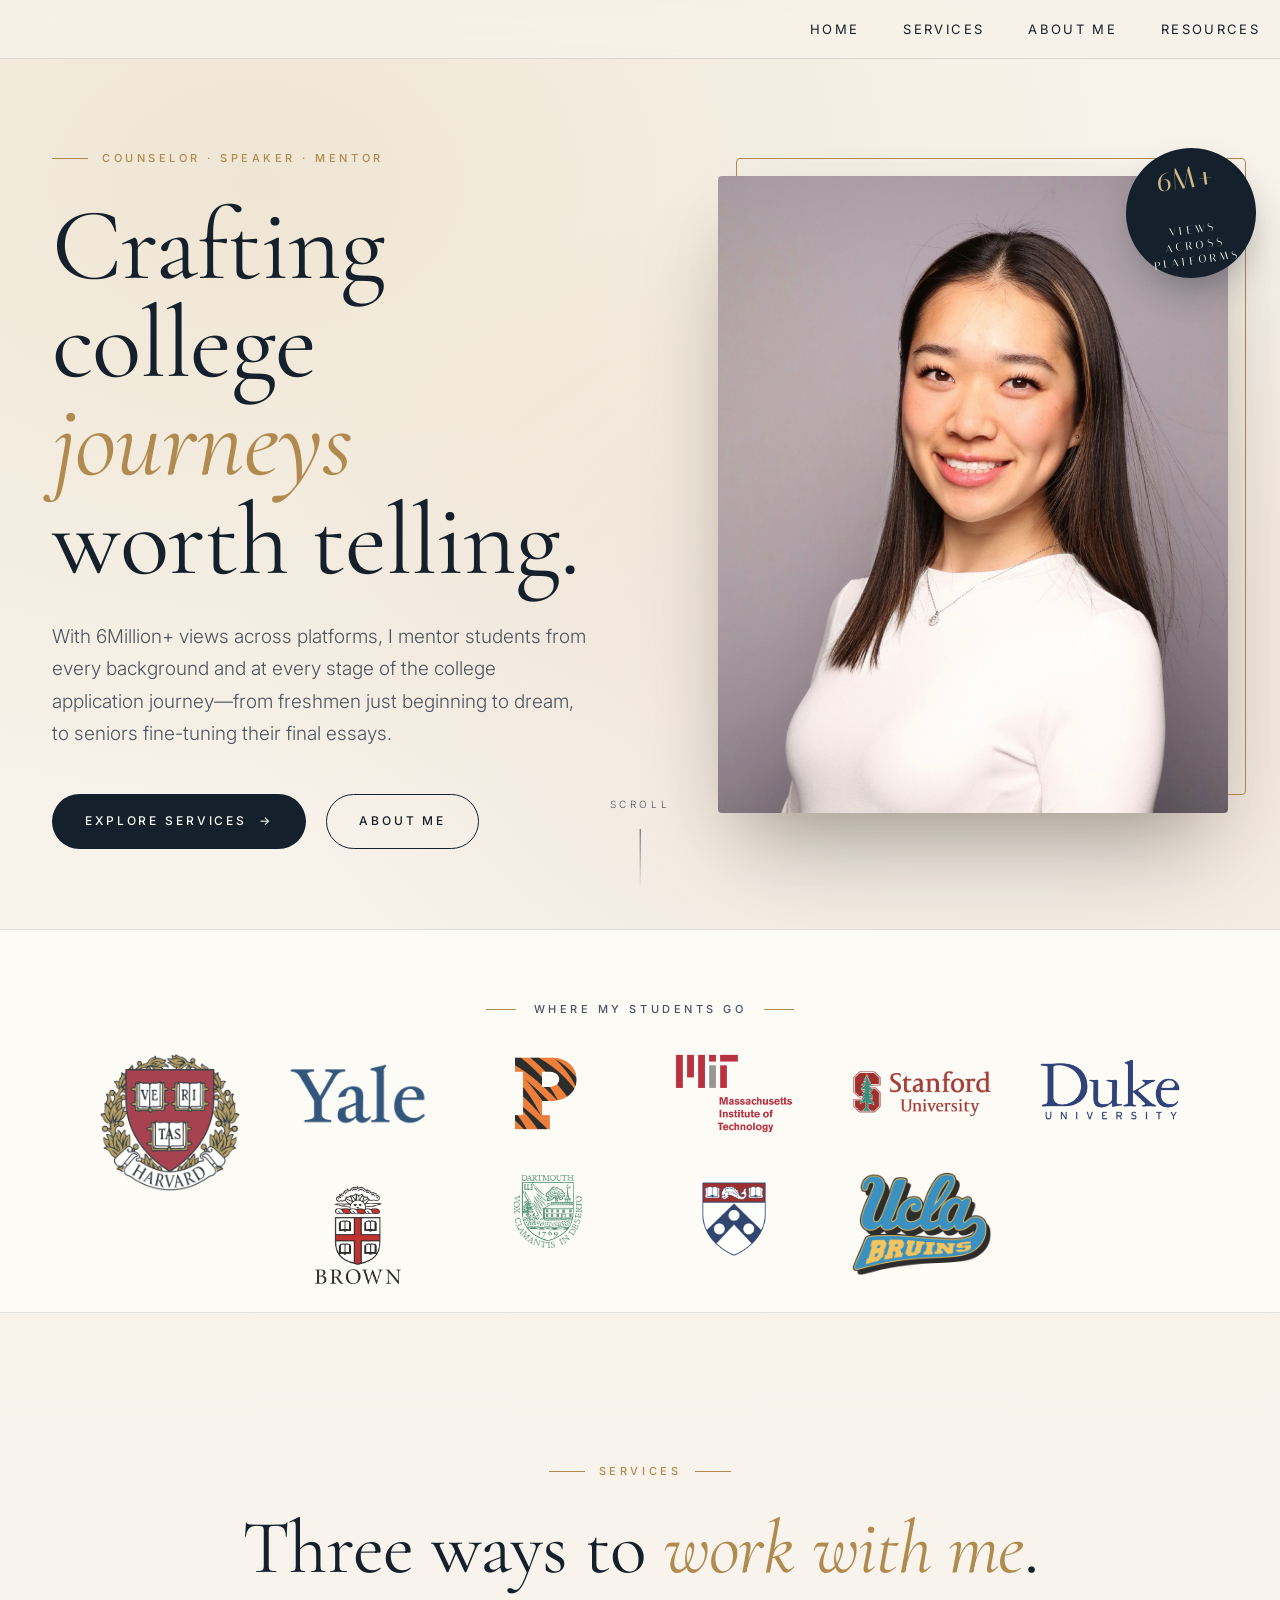
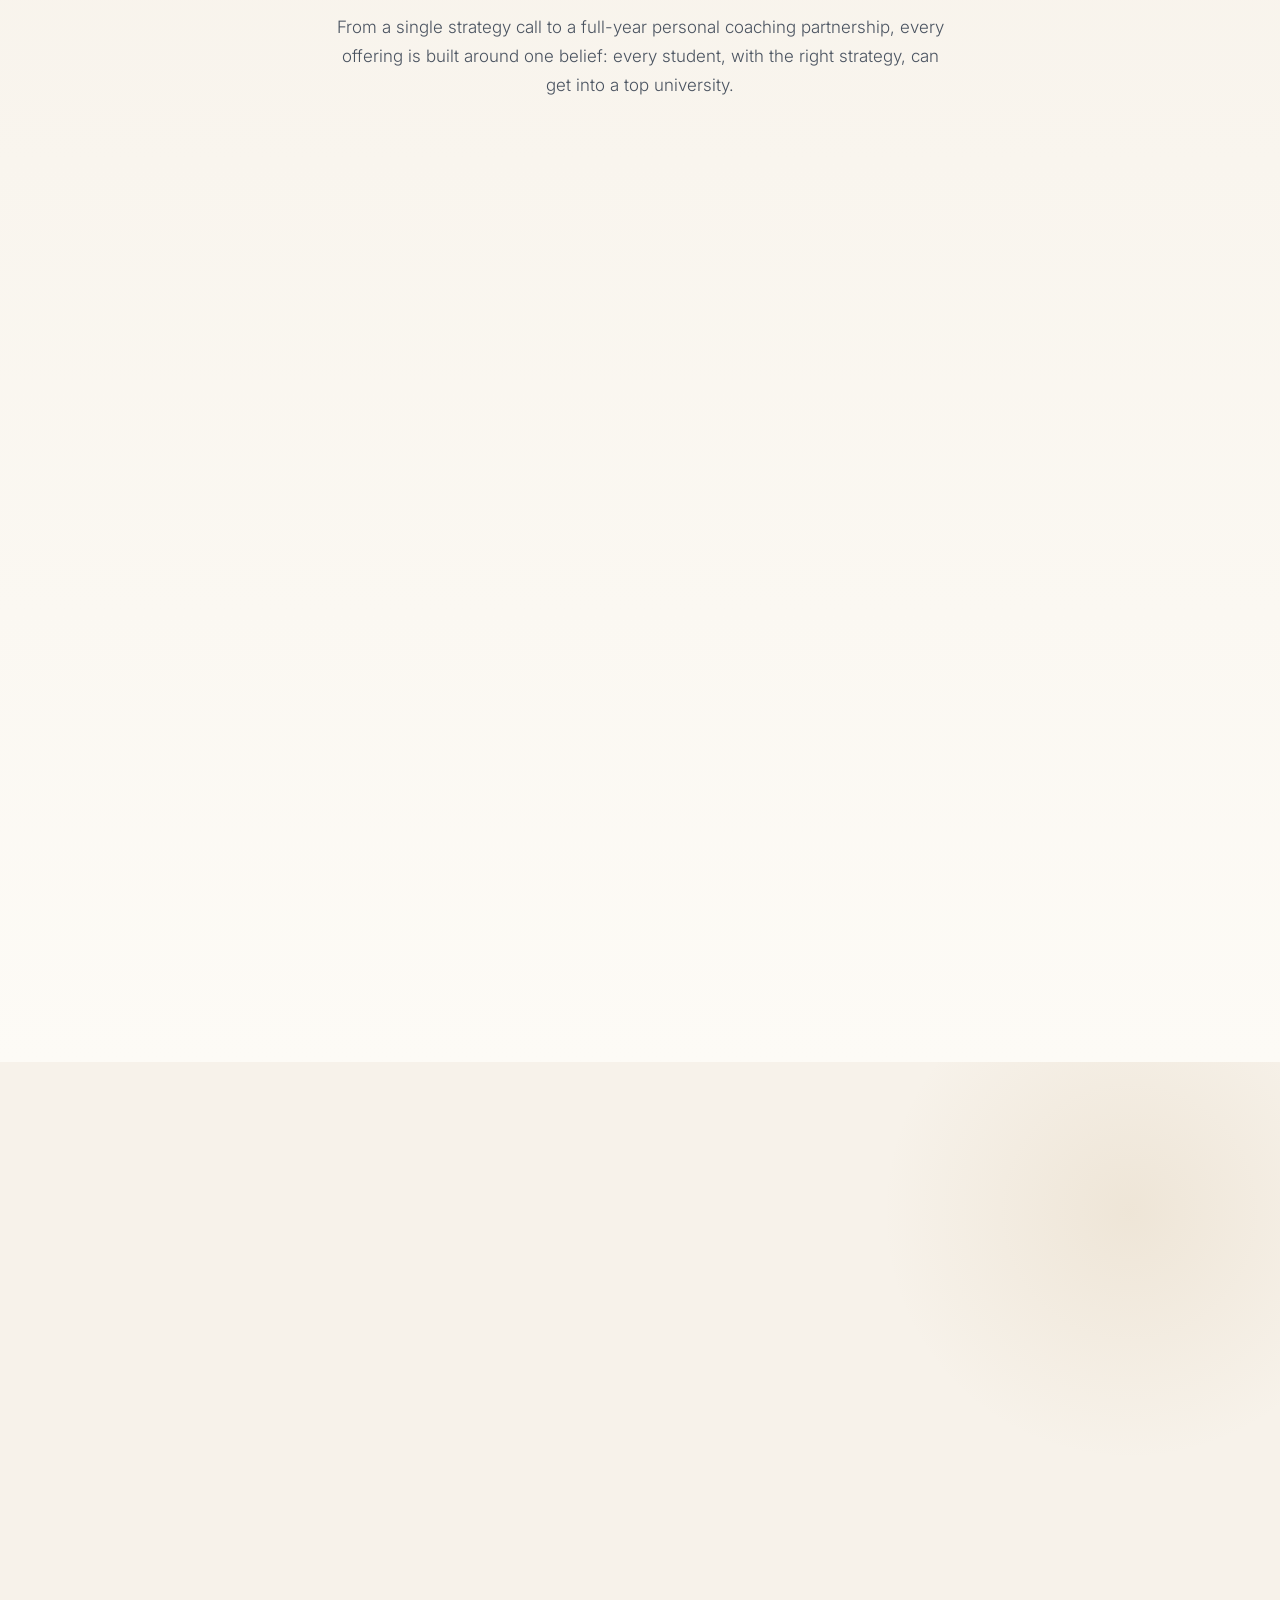
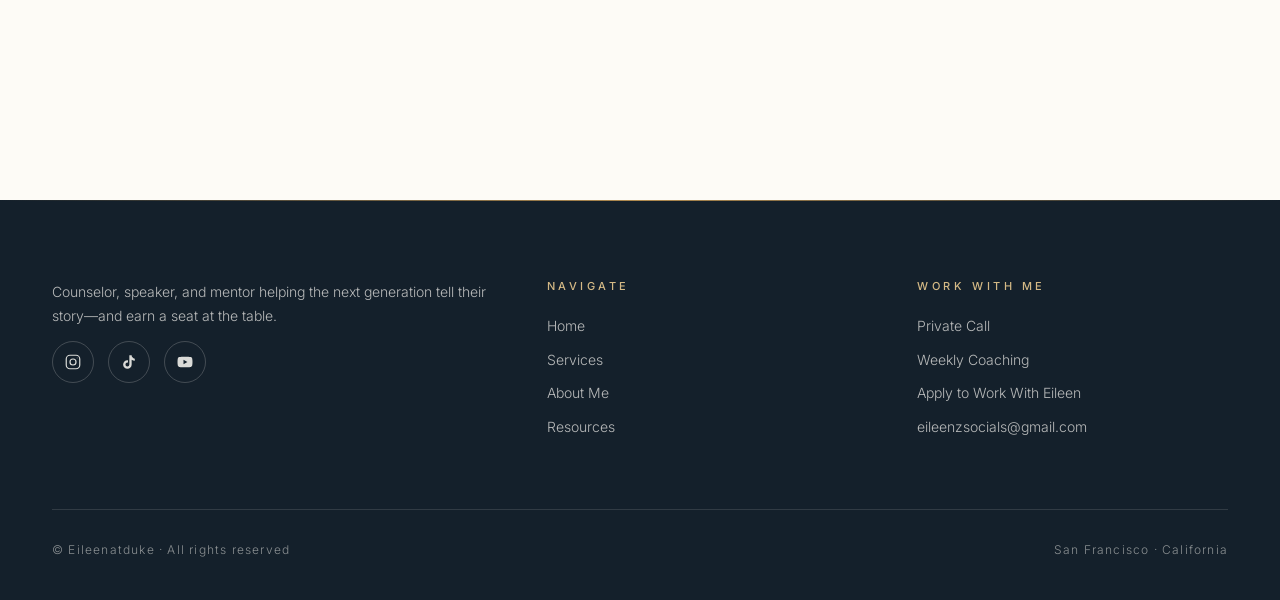
==== index.html @ c9d98470 "Cache-bust styles.css and slightly enlarge modal bullet diamonds The previous diamond bullet change " ====
<!doctype html>
<html lang="en">
<head>
<meta charset="utf-8" />
<meta name="viewport" content="width=device-width, initial-scale=1" />
<title>Home | Eileenatduke</title>
<link rel="icon" href="img/63d31e_8e2c9d5f79fb4313905fa7261d7432db.png" />
<link rel="preconnect" href="https://fonts.googleapis.com" />
<link rel="preconnect" href="https://fonts.gstatic.com" crossorigin />
<link href="https://fonts.googleapis.com/css2?family=Cormorant+Garamond:ital,wght@0,300;0,400;0,500;0,600;0,700;1,400&family=Inter:wght@300;400;500;600&family=Italiana&display=swap" rel="stylesheet" />
<link rel="stylesheet" href="styles.css?v=2" />
</head>
<body>

<header class="nav">
  <div class="container nav-inner">
    <span aria-hidden="true"></span>
    <nav>
      <ul>
        <li><a href="#top">Home</a></li>
        <li><a href="#services">Services</a></li>
        <li><a href="#about">About Me</a></li>
        <li><a href="resources.html">Resources</a></li>
      </ul>
    </nav>
    <button class="nav-toggle" aria-label="Menu">
      <svg width="18" height="12" viewBox="0 0 18 12" fill="none" stroke="currentColor" stroke-width="1.4"><path d="M0 1h18M0 6h18M0 11h18"/></svg>
    </button>
  </div>
</header>

<main id="top">

  <!-- HERO -->
  <section class="hero">
    <div class="container hero-grid">
      <div class="reveal">
        <span class="eyebrow">Counselor &middot; Speaker &middot; Mentor</span>
        <h1>Crafting<br/>college <em>journeys</em><br/>worth telling.</h1>
        <p class="hero-lead">
          With 6Million+ views across platforms, I mentor students from every background and at every stage of the college application journey&mdash;from freshmen just beginning to dream, to seniors fine-tuning their final essays.
        </p>
        <div class="hero-cta">
          <a href="#services" class="btn btn-primary">
            Explore Services <span class="arrow">&rarr;</span>
          </a>
          <a href="#about" class="btn btn-ghost">About Me</a>
        </div>
      </div>
      <div class="reveal" style="transition-delay: .15s">
        <div class="portrait-frame">
          <div class="photo">
            <img src="img/63d31e_4e5f3b5fe9e8403c953ec29151453c65.png" alt="Eileen Zhang" />
          </div>
          <div class="badge">
            <span class="num">6M+</span>
            <span>Views<br/>Across<br/>Platforms</span>
          </div>
        </div>
      </div>
    </div>
    <div class="scroll-cue">Scroll</div>
  </section>

  <!-- UNIVERSITIES STRIP -->
  <section class="unis" style="padding-top: 70px; padding-bottom: 70px;">
    <div class="container">
      <div class="unis-label reveal">Where my students go</div>
      <div class="unis-row reveal">
        <div class="unis-cell"><img src="img/63d31e_c82c230604bd415c89cc89cf1e1140ae.png" alt="Harvard" /></div>
        <div class="unis-cell"><img src="img/yale-official.png" alt="Yale" /></div>
        <div class="unis-cell"><img src="img/princeton-official.png" alt="Princeton" /></div>
        <div class="unis-cell"><img src="img/mit-official.png" alt="MIT" /></div>
        <div class="unis-cell"><img src="img/63d31e_7bca928c0c4c48878341467b8b4d4e70.png" alt="Stanford" /></div>
        <div class="unis-cell"><img src="img/63d31e_cb8c372d0f834d6bae691ba4c9f3de90.png" alt="Duke" /></div>
        <div class="unis-cell is-brown"><img src="img/63d31e_f8dee3d959204ab699dd576b358959a9.png" alt="Brown" /></div>
        <div class="unis-cell"><img src="img/63d31e_28e8464381cf452ba7d9d5b9a4c259ce.png" alt="Dartmouth" /></div>
        <div class="unis-cell"><img src="img/63d31e_0893f76a1f3441b9a84aeaaa4b73da51.png" alt="UPenn" /></div>
        <div class="unis-cell"><img src="img/63d31e_3fb241a1ee1646c1a8ba6a6c7df960d0.webp" alt="UCLA" /></div>
      </div>
    </div>
  </section>

  <!-- SERVICES -->
  <section id="services">
    <div class="container">
      <div class="section-head reveal">
        <span class="eyebrow">Services</span>
        <h2>Three ways to <em>work with me</em>.</h2>
        <p>From a single strategy call to a full-year personal coaching partnership, every offering is built around one belief: every student, with the right strategy, can get into a top university.</p>
      </div>

      <div class="services-grid">

        <!-- Card 1 -->
        <article class="card featured reveal">
          <div class="card-image">
            <span class="ribbon-float dark">Most Popular</span>
            <img src="img/63d31e_ac42495a8b2c4c67aa4813da09d10c9d.jpg" alt="Eileen on a private call with a student" />
          </div>
          <div class="card-body">
            <div class="card-eyebrow">
              <span class="num">01</span>
              <span>Strategy Call</span>
            </div>
            <h3>Private Call with Eileen</h3>
            <p>My most popular booking. Ask me anything: high school, college apps, college, career, brand-building, etc.</p>
            <div class="card-actions">
              <a href="https://docs.google.com/forms/d/e/1FAIpQLSdR8RqY_vbzj-fO9N_N5UaOA48QXaSj5QRSEyiiGcc8QQc1Bg/viewform" target="_blank" rel="noopener" class="btn btn-primary">
                Book Now <span class="arrow">&rarr;</span>
              </a>
              <a href="#" class="card-link" data-modal="service-1">Learn More</a>
            </div>
          </div>
        </article>

        <!-- Card 2 -->
        <article class="card reveal" style="transition-delay: .1s">
          <div class="card-image">
            <span class="ribbon-float">3 spots remaining</span>
            <img src="img/63d31e_c6c4eeb5b7ab43b8b2094e0da7e5a37e.jpg" alt="Eileen in graduation regalia" />
          </div>
          <div class="card-body">
            <div class="card-eyebrow">
              <span class="num">02</span>
              <span>Full-Year Coaching</span>
            </div>
            <h3>Private Weekly College Coaching for a Full Year</h3>
            <p>Hire me as your full-time, personal college coach for one full year. Taking 3 more students for the 2026-27 school year.</p>
            <div class="card-actions">
              <a href="https://forms.gle/8HdHByYSFpCebyEi6" target="_blank" rel="noopener" class="btn btn-primary">
                Book Now <span class="arrow">&rarr;</span>
              </a>
              <a href="#" class="card-link" data-modal="service-2">Learn More</a>
            </div>
          </div>
        </article>

        <!-- Card 3 -->
        <article class="card reveal" style="transition-delay: .2s">
          <div class="card-image">
            <span class="ribbon-float alt">2 spots left</span>
            <img src="img/63d31e_41352527a2c14b53af96f1393310d337.png" alt="Duke University library at dusk" />
          </div>
          <div class="card-body">
            <div class="card-eyebrow">
              <span class="num">03</span>
              <span>1:1 Application Support</span>
            </div>
            <h3>Apply to Work With Eileen</h3>
            <p>1:1 support throughout your entire college app journey, whether you have 8 months or 4 years left of high school.</p>
            <div class="card-actions">
              <a href="https://docs.google.com/forms/d/e/1FAIpQLSew6_3nHhO1C6GS_62MeNPMiZvuFl3_4FCT3mkkudP7ZkJYaA/viewform" target="_blank" rel="noopener" class="btn btn-primary">
                Apply Now <span class="arrow">&rarr;</span>
              </a>
              <a href="#" class="card-link" data-modal="service-3">Learn More</a>
            </div>
          </div>
        </article>

      </div>
    </div>
  </section>

  <!-- ABOUT -->
  <section id="about">
    <div class="container">
      <div class="about-grid">
        <div class="about-visual reveal">
          <div class="stack">
            <div class="photo">
              <img src="img/63d31e_4e5f3b5fe9e8403c953ec29151453c65.png" alt="Portrait of Eileen Zhang" />
            </div>
          </div>
          <div class="stat-card">
            <div class="num">1 of 10</div>
            <div class="label">In her class to a Top 10</div>
          </div>
        </div>

        <div class="about-copy reveal" style="transition-delay: .15s">
          <span class="eyebrow">About Me</span>
          <h2>Counselor &amp; <em>Speaker</em>.</h2>
          <p>I grew up in the Bay Area and graduated from a public high school of 650+ students. I was <strong>1 of 10 in my class to be admitted to a Top 10 university</strong>. That number stuck with me. Not because of prestige, but because it represented how often talented students slip through the cracks of the college admissions system.</p>

          <div class="pull-quote">
            &ldquo;Today, I help students close that gap. I fundamentally believe that every student, with the right strategy, can get into a top university.&rdquo;
          </div>

          <p>With 6Million+ views across platforms, I mentor students from every background and at every stage of the college application journey: from freshmen just beginning to dream, to seniors fine-tuning their final essays. I help each student uncover their unique story and coach them to tell their story in a memorable way.</p>
        </div>
      </div>

      <!-- Speaker strip -->
      <div class="speaker-strip reveal">
        <div class="photo">
          <img src="img/63d31e_b6e1b8051e5f4ac5a773b560f1a062f3.jpg" alt="Eileen speaking at State Farm Arena for Georgia Power" />
        </div>
        <div class="body">
          <span class="eyebrow">On the Stage</span>
          <h3>Beyond 1:1 coaching, I am a <em>speaker</em> at education conferences, summits, and events.</h3>
          <p>My topics include narratives from my own journey, college admissions strategy, authentic storytelling, and personal brand building for teens and young adults.</p>
        </div>
      </div>
    </div>
  </section>

  <!-- CONTACT -->
  <section id="contact">
    <div class="container">
      <div class="section-head reveal">
        <span class="eyebrow">Get in touch</span>
        <h2>Let&rsquo;s <em>talk</em>.</h2>
      </div>

      <div class="contact-card reveal">
        <p>If you&rsquo;re a student, parent, or educator looking for coaching, or an organizer wanting me to speak at your event &mdash;</p>
        <a class="email-link" href="mailto:eileenzsocials@gmail.com">
          <span class="icon">&#9993;</span>
          eileenzsocials@gmail.com
        </a>
      </div>
    </div>
  </section>

  <!-- LEARN MORE MODALS -->
  <div class="modal-backdrop" id="modal-backdrop" aria-hidden="true">

    <!-- Service 1: Private Call -->
    <div class="modal" id="service-1" role="dialog" aria-modal="true" aria-labelledby="service-1-title" hidden>
      <button class="modal-close" aria-label="Close">&times;</button>
      <div class="modal-body">
        <span class="modal-eyebrow">Service 01 &middot; Strategy Call</span>
        <h3 id="service-1-title">Private <em>Call</em> with Eileen</h3>
        <p class="lede">My favorite hour of the week is jumping on Zoom for a private 1-on-1 with a student who&rsquo;s ready to get serious about their college applications.</p>

        <h4>What we&rsquo;ll cover</h4>
        <ul>
          <li>College application strategy and how to position yourself</li>
          <li>Essay brainstorming and revision</li>
          <li>Resume and extracurricular/activity enhancement</li>
          <li>Career and personal-brand building</li>
          <li>Anything from high school planning through life after college</li>
        </ul>

        <h4>How it works</h4>
        <p>One 60-minute Zoom session, fully tailored to where you are right now. By the end, you&rsquo;ll know exactly what your strongest, most competitive application looks like &mdash; and the steps to get there.</p>

        <div class="modal-quote">
          You&rsquo;ll also walk away with the personal application materials that helped me get into Duke with $150k+ in merit scholarships.
        </div>

        <h4>Track record</h4>
        <p>My students have been admitted to Harvard, Princeton, Stanford, MIT, and other top universities &mdash; most of them after just a single private call.</p>

        <div class="modal-cta">
          <a href="https://docs.google.com/forms/d/e/1FAIpQLSdR8RqY_vbzj-fO9N_N5UaOA48QXaSj5QRSEyiiGcc8QQc1Bg/viewform" target="_blank" rel="noopener" class="btn btn-primary">
            Book Now <span class="arrow">&rarr;</span>
          </a>
        </div>
      </div>
    </div>

    <!-- Service 2: Full-Year Coaching -->
    <div class="modal" id="service-2" role="dialog" aria-modal="true" aria-labelledby="service-2-title" hidden>
      <button class="modal-close" aria-label="Close">&times;</button>
      <div class="modal-body">
        <span class="modal-eyebrow">Service 02 &middot; Full-Year Coaching</span>
        <span class="modal-meta">3 spots remaining &middot; 2026&ndash;27</span>
        <h3 id="service-2-title">Private Weekly College Coaching for a <em>Full Year</em></h3>
        <p class="lede">My flagship offering. Hire me as your full-time, personal college coach for one full year. I&rsquo;m taking 3 more students for the 2026&ndash;27 school year.</p>

        <h4>How it works</h4>
        <p>We meet on 1:1 Zoom calls as often as you need &mdash; typically 1&ndash;2 times per month &mdash; for a full year of focused, strategic guidance through every stage of the college admissions cycle.</p>

        <h4>What&rsquo;s included</h4>
        <ul>
          <li>Developing distinctive extracurriculars and a signature passion project</li>
          <li>Brainstorming powerful essay concepts and workshopping multiple drafts</li>
          <li>Planning strategic summer experiences (programs, internships, research)</li>
          <li>Building a consistent narrative across your entire application</li>
          <li>Access to my network for internships, mentorships, and opportunities</li>
          <li>Complete editing of personal statements and supplemental essays</li>
          <li>Application strategy drawn from my own Duke admission ($150k+ merit scholarships)</li>
          <li>Ongoing partnership and support throughout the full admissions cycle</li>
        </ul>

        <div class="modal-quote">
          This is the closest thing to having a college coach in your back pocket every day for a year.
        </div>

        <div class="modal-cta">
          <a href="https://forms.gle/8HdHByYSFpCebyEi6" target="_blank" rel="noopener" class="btn btn-primary">
            Book Now <span class="arrow">&rarr;</span>
          </a>
        </div>
      </div>
    </div>

    <!-- Service 3: 1:1 Application Support -->
    <div class="modal" id="service-3" role="dialog" aria-modal="true" aria-labelledby="service-3-title" hidden>
      <button class="modal-close" aria-label="Close">&times;</button>
      <div class="modal-body">
        <span class="modal-eyebrow">Service 03 &middot; 1:1 Application Support</span>
        <span class="modal-meta">2 spots left</span>
        <h3 id="service-3-title">Apply to <em>Work</em> With Eileen</h3>
        <p class="lede">1:1 support throughout your entire college application journey &mdash; whether you have 8 months or 4 years of high school left.</p>

        <h4>About me</h4>
        <p>I&rsquo;m a Duke University student (3% acceptance rate), with multiple Top 20 university acceptances and over $150,000 in merit scholarships under my belt. Now I help students close the gap between where they are and where they want to be.</p>

        <h4>Who this is for</h4>
        <ul>
          <li><strong>Freshmen</strong> figuring out which extracurriculars to commit to</li>
          <li><strong>Sophomores</strong> juggling grades and locking in summer opportunities</li>
          <li><strong>Juniors</strong> building a college list and learning the language of applications</li>
          <li><strong>Seniors</strong> finalizing essays and submitting strong applications</li>
          <li><strong>Last-minute applicants</strong> needing intensive 2-week pre-deadline support</li>
        </ul>

        <h4>How it works</h4>
        <p>This is a true 1:1 partnership. We meet regularly, build a long-term plan around your story, and execute together &mdash; from the first extracurricular decision to the final submitted application.</p>

        <div class="modal-quote">
          Every student, with the right strategy, can get into a top university. My job is to find that strategy with you.
        </div>

        <div class="modal-cta">
          <a href="https://docs.google.com/forms/d/e/1FAIpQLSew6_3nHhO1C6GS_62MeNPMiZvuFl3_4FCT3mkkudP7ZkJYaA/viewform" target="_blank" rel="noopener" class="btn btn-primary">
            Apply Now <span class="arrow">&rarr;</span>
          </a>
        </div>
      </div>
    </div>

  </div>

</main>

<footer>
  <div class="container">
    <div class="footer-grid">
      <div>
        <p>Counselor, speaker, and mentor helping the next generation tell their story&mdash;and earn a seat at the table.</p>
        <div class="socials">
          <a href="https://www.instagram.com/eileenatduke/" target="_blank" rel="noopener" aria-label="Instagram">
            <svg viewBox="0 0 24 24" fill="none" stroke="currentColor" stroke-width="1.6" stroke-linecap="round" stroke-linejoin="round" aria-hidden="true"><rect x="3" y="3" width="18" height="18" rx="5"/><circle cx="12" cy="12" r="4"/><circle cx="17.5" cy="6.5" r="0.6" fill="currentColor" stroke="none"/></svg>
          </a>
          <a href="https://www.tiktok.com/@eileeen.zhang" target="_blank" rel="noopener" aria-label="TikTok">
            <svg viewBox="0 0 24 24" fill="currentColor" aria-hidden="true"><path d="M16.6 5.82A4.28 4.28 0 0 1 15.54 3h-3.09v12.4a2.59 2.59 0 1 1-2.59-2.59c.27 0 .53.04.79.12V9.8a5.7 5.7 0 0 0-.79-.05 5.69 5.69 0 1 0 5.69 5.69V9.05a7.4 7.4 0 0 0 4.21 1.39V7.5a4.16 4.16 0 0 1-3.16-1.68z"/></svg>
          </a>
          <a href="https://youtube.com/@eileenzhang8387" target="_blank" rel="noopener" aria-label="YouTube">
            <svg viewBox="0 0 24 24" fill="currentColor" aria-hidden="true"><path d="M21.6 7.2a2.5 2.5 0 0 0-1.76-1.77C18.27 5 12 5 12 5s-6.27 0-7.84.43A2.5 2.5 0 0 0 2.4 7.2 26.2 26.2 0 0 0 2 12a26.2 26.2 0 0 0 .4 4.8 2.5 2.5 0 0 0 1.76 1.77C5.73 19 12 19 12 19s6.27 0 7.84-.43a2.5 2.5 0 0 0 1.76-1.77A26.2 26.2 0 0 0 22 12a26.2 26.2 0 0 0-.4-4.8zM10 15V9l5.2 3z"/></svg>
          </a>
        </div>
      </div>
      <div>
        <h4>Navigate</h4>
        <ul>
          <li><a href="#top">Home</a></li>
          <li><a href="#services">Services</a></li>
          <li><a href="#about">About Me</a></li>
          <li><a href="resources.html">Resources</a></li>
        </ul>
      </div>
      <div>
        <h4>Work With Me</h4>
        <ul>
          <li><a href="https://docs.google.com/forms/d/e/1FAIpQLSdR8RqY_vbzj-fO9N_N5UaOA48QXaSj5QRSEyiiGcc8QQc1Bg/viewform" target="_blank" rel="noopener">Private Call</a></li>
          <li><a href="https://forms.gle/8HdHByYSFpCebyEi6" target="_blank" rel="noopener">Weekly Coaching</a></li>
          <li><a href="https://docs.google.com/forms/d/e/1FAIpQLSew6_3nHhO1C6GS_62MeNPMiZvuFl3_4FCT3mkkudP7ZkJYaA/viewform" target="_blank" rel="noopener">Apply to Work With Eileen</a></li>
          <li><a href="mailto:eileenzsocials@gmail.com">eileenzsocials@gmail.com</a></li>
        </ul>
      </div>
    </div>
    <div class="footer-bottom">
      <span>&copy; Eileenatduke &middot; All rights reserved</span>
      <span>San Francisco &middot; California</span>
    </div>
  </div>
</footer>

<script>
  const io = new IntersectionObserver((entries) => {
    entries.forEach((e) => {
      if (e.isIntersecting) {
        e.target.classList.add('in');
        io.unobserve(e.target);
      }
    });
  }, { threshold: 0.12, rootMargin: '0px 0px -60px 0px' });
  document.querySelectorAll('.reveal').forEach(el => io.observe(el));

  const nav = document.querySelector('header.nav');
  window.addEventListener('scroll', () => {
    const y = window.scrollY;
    nav.style.boxShadow = y > 40 ? '0 10px 30px -20px rgba(20, 32, 43, .15)' : 'none';
  });

  const navToggle = document.querySelector('.nav-toggle');
  const navMenu = document.querySelector('header.nav nav ul');
  navToggle.addEventListener('click', () => {
    nav.classList.toggle('menu-open');
  });
  navMenu.addEventListener('click', (e) => {
    if (e.target.tagName === 'A') nav.classList.remove('menu-open');
  });

  const modalBackdrop = document.getElementById('modal-backdrop');
  const modals = modalBackdrop.querySelectorAll('.modal');
  const openModal = (id) => {
    modals.forEach(m => { m.hidden = (m.id !== id); });
    modalBackdrop.classList.add('open');
    modalBackdrop.setAttribute('aria-hidden', 'false');
    document.body.classList.add('modal-open');
    const active = document.getElementById(id);
    if (active) {
      active.scrollTop = 0;
      const close = active.querySelector('.modal-close');
      if (close) close.focus({ preventScroll: true });
    }
  };
  const closeModal = () => {
    modalBackdrop.classList.remove('open');
    modalBackdrop.setAttribute('aria-hidden', 'true');
    document.body.classList.remove('modal-open');
    modals.forEach(m => { m.hidden = true; });
  };
  document.querySelectorAll('[data-modal]').forEach(trigger => {
    trigger.addEventListener('click', (e) => {
      e.preventDefault();
      openModal(trigger.dataset.modal);
    });
  });
  modalBackdrop.addEventListener('click', (e) => {
    if (e.target === modalBackdrop || e.target.closest('.modal-close')) closeModal();
  });
  document.addEventListener('keydown', (e) => {
    if (e.key === 'Escape' && modalBackdrop.classList.contains('open')) closeModal();
  });
</script>

</body>
</html>
---- styles.css ----
:root {
    --ink: #14202b;
    --ink-soft: #4a5360;
    --cream: #f7f2ea;
    --cream-deep: #efe6d6;
    --paper: #fdfbf6;
    --gold: #b08a4f;
    --gold-soft: #d4b985;
    --rose: #c98c79;
    --line: rgba(20, 32, 43, 0.12);
  }

  * { box-sizing: border-box; margin: 0; padding: 0; }
  html { scroll-behavior: smooth; }
  body {
    background: var(--cream);
    color: var(--ink);
    font-family: 'Inter', system-ui, sans-serif;
    font-weight: 300;
    font-size: 16px;
    line-height: 1.7;
    -webkit-font-smoothing: antialiased;
    overflow-x: hidden;
  }
  ::selection { background: var(--gold); color: var(--paper); }
  h1, h2, h3, h4, .serif {
    font-family: 'Cormorant Garamond', 'Times New Roman', serif;
    font-weight: 400;
    letter-spacing: -0.01em;
    line-height: 1.1;
  }
  a { color: inherit; text-decoration: none; }
  img { max-width: 100%; display: block; }
  .container { max-width: 1240px; margin: 0 auto; padding: 0 32px; }

  /* ---------- Navigation ---------- */
  header.nav {
    position: fixed; top: 0; left: 0; right: 0; z-index: 100;
    backdrop-filter: blur(18px) saturate(140%);
    -webkit-backdrop-filter: blur(18px) saturate(140%);
    background: rgba(247, 242, 234, 0.82);
    border-bottom: 1px solid var(--line);
    transition: padding 0.4s ease, box-shadow 0.4s ease;
  }
  .nav-inner {
    display: flex; align-items: center; justify-content: space-between;
    padding: 18px 0;
  }
  .brand-logo { height: 40px; width: auto; }
  nav ul {
    display: flex; gap: 44px; list-style: none;
    font-size: 13px; letter-spacing: 0.18em; text-transform: uppercase;
    font-weight: 400;
  }
  nav a {
    position: relative; padding: 6px 0;
    color: var(--ink); transition: color 0.3s ease;
  }
  nav a::after {
    content: ""; position: absolute; left: 0; right: 0; bottom: 0;
    height: 1px; background: var(--gold); transform: scaleX(0);
    transform-origin: left; transition: transform 0.4s ease;
  }
  nav a:hover { color: var(--gold); }
  nav a:hover::after { transform: scaleX(1); }
  .nav-toggle { display: none; }

  /* ---------- Hero ---------- */
  .hero {
    min-height: 100vh;
    display: grid; place-items: center;
    position: relative;
    padding: 140px 0 80px;
    overflow: hidden;
  }
  .hero::before {
    content: ""; position: absolute; inset: 0;
    background:
      radial-gradient(ellipse at 20% 20%, rgba(212, 185, 133, 0.22), transparent 60%),
      radial-gradient(ellipse at 80% 70%, rgba(201, 140, 121, 0.16), transparent 55%);
    pointer-events: none;
  }
  .hero-grid {
    display: grid;
    grid-template-columns: 1.15fr 1fr;
    gap: 80px;
    align-items: center;
    position: relative;
    z-index: 2;
  }
  .eyebrow {
    display: inline-flex; align-items: center; gap: 14px;
    font-size: 11px; letter-spacing: 0.32em; text-transform: uppercase;
    color: var(--gold); font-weight: 500; margin-bottom: 28px;
  }
  .eyebrow::before {
    content: ""; display: inline-block; width: 36px; height: 1px;
    background: var(--gold);
  }
  .hero h1 {
    font-size: clamp(56px, 8vw, 112px);
    line-height: 0.96; margin-bottom: 32px;
    color: var(--ink); font-weight: 400;
  }
  .hero h1 em { font-style: italic; color: var(--gold); font-weight: 400; }
  .hero-lead {
    font-size: 19px; line-height: 1.7;
    color: var(--ink-soft); max-width: 540px;
    margin-bottom: 44px;
  }
  .hero-cta { display: flex; gap: 20px; flex-wrap: wrap; }

  .btn {
    display: inline-flex; align-items: center; gap: 12px;
    padding: 16px 32px;
    font-size: 12px; letter-spacing: 0.24em; text-transform: uppercase;
    font-weight: 500; border-radius: 999px;
    transition: all 0.4s cubic-bezier(0.4, 0, 0.2, 1);
    cursor: pointer; border: 1px solid transparent;
  }
  .btn-primary { background: var(--ink); color: var(--paper); }
  .btn-primary:hover {
    background: var(--gold); color: var(--paper);
    transform: translateY(-2px);
    box-shadow: 0 14px 30px -12px rgba(176, 138, 79, 0.55);
  }
  .btn-ghost { background: transparent; color: var(--ink); border-color: var(--ink); }
  .btn-ghost:hover { background: var(--ink); color: var(--paper); transform: translateY(-2px); }
  .btn .arrow { transition: transform 0.3s ease; }
  .btn:hover .arrow { transform: translateX(4px); }

  /* Hero portrait — real photo */
  .portrait-frame {
    position: relative;
    aspect-ratio: 4/5;
    border-radius: 4px;
    overflow: visible;
  }
  .portrait-frame .photo {
    position: relative;
    width: 100%; height: 100%;
    border-radius: 4px;
    overflow: hidden;
    background: var(--cream-deep);
    box-shadow:
      0 50px 90px -30px rgba(20, 32, 43, 0.35),
      0 30px 60px -25px rgba(176, 138, 79, 0.25);
  }
  .portrait-frame .photo img {
    width: 100%; height: 100%; object-fit: cover;
    transition: transform 1.4s cubic-bezier(0.2, 0, 0.2, 1);
  }
  .portrait-frame:hover .photo img { transform: scale(1.04); }
  .portrait-frame::before {
    content: ""; position: absolute;
    inset: -18px -18px 18px 18px;
    border: 1px solid var(--gold);
    border-radius: 4px; z-index: -1;
  }
  .portrait-frame .badge {
    position: absolute; top: -28px; right: -28px;
    width: 130px; height: 130px;
    border-radius: 50%;
    background: var(--ink); color: var(--paper);
    display: grid; place-items: center;
    font-family: 'Italiana', serif;
    font-size: 11px; letter-spacing: 0.3em; text-transform: uppercase;
    text-align: center; line-height: 1.4;
    box-shadow: 0 18px 40px -15px rgba(20, 32, 43, 0.45);
    transform: rotate(-8deg);
    z-index: 3;
  }
  .portrait-frame .badge .num {
    display: block;
    font-size: 30px; letter-spacing: 0; margin-bottom: 4px;
    color: var(--gold-soft);
  }

  .scroll-cue {
    position: absolute; bottom: 40px; left: 50%;
    transform: translateX(-50%);
    font-size: 10px; letter-spacing: 0.36em; text-transform: uppercase;
    color: var(--ink-soft);
    display: flex; flex-direction: column; align-items: center; gap: 16px;
  }
  .scroll-cue::after {
    content: ""; width: 1px; height: 60px;
    background: linear-gradient(to bottom, var(--ink-soft), transparent);
    animation: drop 2.4s ease-in-out infinite;
  }
  @keyframes drop {
    0%, 100% { transform: scaleY(1); transform-origin: top; }
    50% { transform: scaleY(0.4); }
  }

  /* ---------- Universities strip ---------- */
  .unis {
    background: var(--paper);
    padding: 70px 0;
    border-top: 1px solid var(--line);
    border-bottom: 1px solid var(--line);
  }
  .unis-label {
    text-align: center;
    font-size: 11px; letter-spacing: 0.32em; text-transform: uppercase;
    color: var(--ink-soft); font-weight: 500;
    margin-bottom: 36px;
  }
  .unis-label::before, .unis-label::after {
    content: ""; display: inline-block;
    width: 30px; height: 1px;
    background: var(--gold);
    vertical-align: middle; margin: 0 18px;
  }
  .unis-row {
    display: flex; align-items: center; justify-content: center;
    gap: 48px; flex-wrap: wrap;
  }
  .unis-cell {
    width: 140px; height: 70px;
    display: grid; place-items: center;
    opacity: 0.82; filter: grayscale(0.15);
    transition: opacity 0.4s ease, transform 0.4s ease, filter 0.4s ease;
  }
  .unis-cell img {
    max-width: 100%; max-height: 100%;
    width: auto; height: auto;
    object-fit: contain;
  }
  .unis-cell.is-brown img { max-height: 78%; max-width: 78%; }
  .unis-cell:hover {
    opacity: 1; filter: grayscale(0);
    transform: translateY(-3px);
  }

  /* ---------- Section base ---------- */
  section { padding: 140px 0; position: relative; }
  .section-head { text-align: center; margin-bottom: 90px; }
  .section-head .eyebrow { justify-content: center; }
  .section-head .eyebrow::after {
    content: ""; display: inline-block; width: 36px; height: 1px; background: var(--gold);
  }
  .section-head h2 {
    font-size: clamp(44px, 6vw, 76px);
    line-height: 1.05; margin-bottom: 24px; font-weight: 400;
  }
  .section-head h2 em { color: var(--gold); font-style: italic; }
  .section-head p {
    max-width: 620px; margin: 0 auto;
    color: var(--ink-soft); font-size: 17px;
  }

  /* ---------- Services ---------- */
  #services {
    background: linear-gradient(180deg, var(--cream) 0%, var(--paper) 100%);
  }
  .services-grid {
    display: grid;
    grid-template-columns: repeat(3, 1fr);
    gap: 28px;
  }
  .card {
    position: relative;
    background: var(--paper);
    border: 1px solid var(--line);
    border-radius: 6px;
    display: flex; flex-direction: column;
    transition: transform 0.5s cubic-bezier(0.4, 0, 0.2, 1),
                box-shadow 0.5s cubic-bezier(0.4, 0, 0.2, 1),
                border-color 0.4s ease;
    overflow: hidden;
    isolation: isolate;
  }
  .card:hover {
    transform: translateY(-10px);
    box-shadow:
      0 30px 60px -25px rgba(20, 32, 43, 0.18),
      0 20px 40px -25px rgba(176, 138, 79, 0.18);
    border-color: transparent;
  }
  .card-image {
    position: relative;
    aspect-ratio: 4/3;
    overflow: hidden;
    background: var(--cream-deep);
  }
  .card-image img {
    width: 100%; height: 100%; object-fit: cover;
    transition: transform 1.2s cubic-bezier(0.2, 0, 0.2, 1);
  }
  .card:hover .card-image img { transform: scale(1.06); }
  .card-image::after {
    content: ""; position: absolute; inset: 0;
    background: linear-gradient(180deg, transparent 50%, rgba(20, 32, 43, 0.18) 100%);
  }
  .ribbon-float {
    position: absolute; top: 18px; left: 18px; z-index: 2;
    background: var(--gold); color: var(--paper);
    font-size: 9px; letter-spacing: 0.24em; text-transform: uppercase;
    padding: 6px 12px; border-radius: 999px;
    font-weight: 500;
    backdrop-filter: blur(6px);
  }
  .ribbon-float.alt { background: var(--rose); }
  .ribbon-float.dark { background: var(--ink); color: var(--gold-soft); }

  .card-body { padding: 36px 36px 40px; display: flex; flex-direction: column; flex: 1; }

  .card.featured { background: linear-gradient(155deg, var(--ink) 0%, #0a1622 100%); color: var(--paper); border-color: transparent; }
  .card.featured .card-eyebrow,
  .card.featured .card-meta { color: var(--gold-soft); }
  .card.featured h3 { color: var(--paper); }
  .card.featured p { color: rgba(253, 251, 246, 0.78); }
  .card.featured .card-link { color: var(--gold-soft); border-color: rgba(212, 185, 133, 0.4); }
  .card.featured .card-link:hover { color: var(--paper); border-color: var(--paper); }

  .card-eyebrow {
    font-size: 10px; letter-spacing: 0.32em; text-transform: uppercase;
    color: var(--gold); font-weight: 500;
    display: flex; align-items: center; gap: 12px;
    margin-bottom: 18px;
  }
  .card-eyebrow .num { font-family: 'Italiana', serif; font-size: 14px; letter-spacing: 0; }

  .card h3 {
    font-size: 30px; line-height: 1.15;
    margin-bottom: 18px;
    color: var(--ink); font-weight: 400;
  }
  .card p {
    color: var(--ink-soft);
    font-size: 15.5px; line-height: 1.7;
    margin-bottom: 28px; flex: 1;
  }
  .card-meta {
    font-size: 11px; letter-spacing: 0.24em; text-transform: uppercase;
    color: var(--rose); font-weight: 500;
    margin-bottom: 16px;
    display: flex; align-items: center; gap: 10px;
  }
  .card-meta::before {
    content: ""; width: 6px; height: 6px; border-radius: 50%;
    background: var(--rose); display: inline-block;
    box-shadow: 0 0 0 3px rgba(201, 140, 121, 0.2);
    animation: pulse 2s ease-in-out infinite;
  }
  @keyframes pulse {
    0%, 100% { box-shadow: 0 0 0 3px rgba(201, 140, 121, 0.2); }
    50% { box-shadow: 0 0 0 6px rgba(201, 140, 121, 0.05); }
  }
  .card-actions { display: flex; flex-direction: column; gap: 12px; }
  .card-actions .btn { justify-content: center; }
  .card-link {
    display: inline-flex; align-items: center; justify-content: center; gap: 10px;
    padding: 14px 0;
    font-size: 11px; letter-spacing: 0.28em; text-transform: uppercase;
    color: var(--ink); border-bottom: 1px solid var(--line);
    transition: color 0.3s ease, border-color 0.3s ease;
  }
  .card-link:hover { color: var(--gold); border-color: var(--gold); }

  /* ---------- About ---------- */
  #about { background: var(--cream); position: relative; overflow: hidden; }
  #about::before {
    content: ""; position: absolute;
    top: -100px; right: -100px; width: 500px; height: 500px;
    border-radius: 50%;
    background: radial-gradient(circle, rgba(176, 138, 79, 0.12), transparent 70%);
    pointer-events: none;
  }
  .about-grid {
    display: grid;
    grid-template-columns: 0.85fr 1.15fr;
    gap: 90px;
    align-items: center;
    position: relative;
  }
  .about-visual { position: relative; }
  .about-visual .stack {
    position: relative;
    aspect-ratio: 4/5;
    border-radius: 4px;
    overflow: visible;
  }
  .about-visual .photo {
    position: relative;
    width: 100%; height: 100%;
    border-radius: 4px;
    overflow: hidden;
    background: var(--cream-deep);
    box-shadow: 0 40px 80px -30px rgba(20, 32, 43, 0.35);
  }
  .about-visual .photo img {
    width: 100%; height: 100%; object-fit: cover;
  }
  .about-visual .stack::before {
    content: ""; position: absolute;
    inset: 28px -28px -28px 28px;
    background: linear-gradient(135deg, var(--ink) 0%, #0a1622 100%);
    border-radius: 4px; z-index: -1;
  }
  .stat-card {
    position: absolute;
    bottom: -40px; left: -40px;
    background: var(--paper);
    padding: 26px 32px;
    border-radius: 6px;
    box-shadow: 0 20px 50px -20px rgba(20, 32, 43, 0.25);
    border: 1px solid var(--line);
    z-index: 4;
  }
  .stat-card .num {
    font-family: 'Cormorant Garamond', serif;
    font-size: 44px; line-height: 1;
    color: var(--gold); font-weight: 500;
  }
  .stat-card .label {
    font-size: 10px; letter-spacing: 0.28em; text-transform: uppercase;
    color: var(--ink-soft); margin-top: 8px;
  }
  .about-copy h2 {
    font-size: clamp(44px, 5.4vw, 68px);
    margin-bottom: 36px;
  }
  .about-copy h2 em { color: var(--gold); font-style: italic; }
  .about-copy p {
    font-size: 17px; color: var(--ink-soft);
    line-height: 1.85; margin-bottom: 24px;
  }
  .about-copy p strong {
    color: var(--ink); font-weight: 500; font-style: italic;
    background: linear-gradient(180deg, transparent 60%, rgba(212, 185, 133, 0.45) 60%);
    padding: 0 4px;
  }
  .pull-quote {
    margin: 50px 0;
    padding: 36px 0 36px 36px;
    border-left: 2px solid var(--gold);
    font-family: 'Cormorant Garamond', serif;
    font-size: 26px; font-style: italic;
    line-height: 1.4; color: var(--ink);
  }

  /* ---------- Speaker strip ---------- */
  .speaker-strip {
    margin-top: 80px;
    padding: 0;
    background: var(--ink);
    border-radius: 8px;
    color: var(--paper);
    display: grid;
    grid-template-columns: 1fr 1.1fr;
    overflow: hidden;
    position: relative;
  }
  .speaker-strip .photo {
    position: relative;
    min-height: 380px;
    background: #0a1622;
  }
  .speaker-strip .photo img {
    width: 100%; height: 100%;
    object-fit: cover;
    object-position: 50% 32%;
    position: absolute; inset: 0;
  }
  .speaker-strip .photo::after {
    content: ""; position: absolute; inset: 0;
    background: linear-gradient(90deg, transparent 60%, var(--ink) 100%);
  }
  .speaker-strip .body {
    padding: 60px;
    display: flex; flex-direction: column; justify-content: center;
    position: relative;
  }
  .speaker-strip .body::before {
    content: "❝"; position: absolute;
    top: 20px; right: 40px;
    font-family: 'Cormorant Garamond', serif;
    font-size: 120px; color: rgba(212, 185, 133, 0.15);
    line-height: 1;
  }
  .speaker-strip .eyebrow { color: var(--gold-soft); }
  .speaker-strip .eyebrow::before { background: var(--gold-soft); }
  .speaker-strip h3 {
    font-size: 36px; margin-bottom: 18px;
    color: var(--paper); font-weight: 400;
  }
  .speaker-strip h3 em { color: var(--gold-soft); font-style: italic; }
  .speaker-strip p {
    color: rgba(253, 251, 246, 0.78);
    font-size: 16px;
  }

  /* ---------- Contact ---------- */
  #contact { background: var(--paper); text-align: center; padding: 160px 0; }
  #contact .section-head { margin-bottom: 60px; }
  .contact-card {
    max-width: 720px; margin: 0 auto;
    padding: 60px;
    background: linear-gradient(155deg, var(--cream) 0%, var(--paper) 100%);
    border: 1px solid var(--line); border-radius: 6px;
    position: relative;
  }
  .contact-card::before, .contact-card::after {
    content: ""; position: absolute;
    width: 24px; height: 24px;
    border: 1px solid var(--gold);
  }
  .contact-card::before { top: 14px; left: 14px; border-right: 0; border-bottom: 0; }
  .contact-card::after { bottom: 14px; right: 14px; border-left: 0; border-top: 0; }
  .contact-card p {
    font-family: 'Cormorant Garamond', serif;
    font-size: 22px; line-height: 1.5;
    color: var(--ink); margin-bottom: 36px;
    font-style: italic;
  }
  .email-link {
    display: inline-flex; align-items: center; gap: 14px;
    padding: 18px 36px;
    background: var(--ink); color: var(--paper);
    border-radius: 999px;
    font-size: 15px; letter-spacing: 0.05em;
    transition: all 0.4s ease;
  }
  .email-link:hover {
    background: var(--gold);
    transform: translateY(-2px);
    box-shadow: 0 14px 30px -12px rgba(176, 138, 79, 0.5);
  }
  .email-link .icon { font-size: 18px; }

  /* ---------- Resources ---------- */
  #resources-section {
    background: var(--cream);
    padding: 140px 0;
    position: relative;
    overflow: hidden;
  }
  #resources-section::before {
    content: ""; position: absolute;
    bottom: -120px; left: -120px;
    width: 460px; height: 460px;
    border-radius: 50%;
    background: radial-gradient(circle, rgba(201, 140, 121, 0.14), transparent 70%);
    pointer-events: none;
  }
  .resources-tag {
    text-align: center;
    font-family: 'Cormorant Garamond', serif;
    font-style: italic;
    font-size: 22px;
    color: var(--ink-soft);
    max-width: 720px;
    margin: -40px auto 18px;
    line-height: 1.5;
  }
  .resources-note {
    text-align: center;
    font-size: 13px;
    letter-spacing: 0.04em;
    color: var(--ink-soft);
    max-width: 640px;
    margin: 0 auto 80px;
    font-style: italic;
  }
  .resources-note strong {
    color: var(--gold);
    font-style: normal;
    font-weight: 500;
  }
  .resources-grid {
    display: grid;
    grid-template-columns: repeat(3, 1fr);
    gap: 22px;
    max-width: 1100px;
    margin: 0 auto;
  }
  .res-card {
    position: relative;
    background: var(--paper);
    border: 1px solid var(--line);
    border-radius: 6px;
    padding: 32px 30px;
    transition: transform 0.4s cubic-bezier(0.4,0,0.2,1),
                box-shadow 0.4s ease,
                border-color 0.4s ease;
    display: flex; flex-direction: column;
    min-height: 180px;
    overflow: hidden;
    isolation: isolate;
  }
  .res-card::before {
    content: ""; position: absolute;
    top: 0; left: 0; right: 0; height: 2px;
    background: linear-gradient(90deg, var(--gold), var(--rose));
    transform: scaleX(0); transform-origin: left;
    transition: transform 0.5s cubic-bezier(0.4,0,0.2,1);
  }
  .res-card:hover {
    transform: translateY(-6px);
    box-shadow: 0 24px 50px -25px rgba(20,32,43,0.18);
    border-color: transparent;
  }
  .res-card:hover::before { transform: scaleX(1); }
  .res-num {
    font-family: 'Italiana', serif;
    font-size: 13px;
    color: var(--gold);
    letter-spacing: 0.04em;
    margin-bottom: 16px;
  }
  .res-card h4 {
    font-family: 'Cormorant Garamond', serif;
    font-size: 26px;
    line-height: 1.2;
    color: var(--ink);
    font-weight: 500;
    margin-bottom: 14px;
    flex: 1;
  }
  .res-card .res-link {
    display: inline-flex; align-items: center; gap: 10px;
    font-size: 11px; letter-spacing: 0.24em; text-transform: uppercase;
    color: var(--ink); font-weight: 500;
    padding-top: 14px;
    border-top: 1px solid var(--line);
    transition: color 0.3s ease, border-color 0.3s ease;
  }
  .res-card:hover .res-link { color: var(--gold); border-color: var(--gold); }
  .res-card .res-link .arrow { transition: transform 0.3s ease; }
  .res-card:hover .res-link .arrow { transform: translateX(4px); }
  .res-card.disabled {
    opacity: 0.65;
  }
  .res-card.disabled .res-link {
    color: var(--ink-soft);
    font-style: italic;
    text-transform: none;
    letter-spacing: 0.02em;
    font-size: 13px;
  }
  .res-card.disabled:hover { transform: none; box-shadow: none; }
  .res-card.disabled:hover::before { transform: scaleX(0); }

  /* ---------- Footer ---------- */
  footer {
    background: var(--ink);
    color: rgba(253, 251, 246, 0.7);
    padding: 80px 0 40px;
    position: relative;
  }
  footer::before {
    content: ""; position: absolute; top: 0; left: 0; right: 0; height: 1px;
    background: linear-gradient(90deg, transparent, var(--gold), transparent);
  }
  .footer-grid {
    display: grid;
    grid-template-columns: 1.4fr 1fr 1fr;
    gap: 60px; margin-bottom: 60px;
  }
  footer .brand-logo {
    height: 38px; width: auto;
    filter: brightness(0) invert(1);
    margin-bottom: 16px;
  }
  footer p { font-size: 14px; line-height: 1.7; }
  footer h4 {
    font-family: 'Inter', sans-serif;
    font-size: 11px; letter-spacing: 0.32em; text-transform: uppercase;
    color: var(--gold-soft); font-weight: 500;
    margin-bottom: 22px;
  }
  footer ul { list-style: none; }
  footer ul li { margin-bottom: 10px; font-size: 14px; }
  footer ul a { transition: color 0.3s ease; }
  footer ul a:hover { color: var(--gold-soft); }
  .socials { display: flex; gap: 14px; margin-top: 14px; }
  .socials a {
    width: 42px; height: 42px;
    border-radius: 50%;
    border: 1px solid rgba(253, 251, 246, 0.2);
    display: grid; place-items: center;
    color: rgba(253, 251, 246, 0.85);
    transition: all 0.4s ease;
  }
  .socials a:hover {
    background: var(--gold); border-color: var(--gold);
    color: var(--ink); transform: translateY(-2px);
  }
  .socials svg { width: 18px; height: 18px; display: block; }
  .footer-bottom {
    border-top: 1px solid rgba(253, 251, 246, 0.12);
    padding-top: 30px;
    display: flex; justify-content: space-between; align-items: center;
    font-size: 12px; letter-spacing: 0.1em;
    color: rgba(253, 251, 246, 0.5);
    flex-wrap: wrap; gap: 16px;
  }

  .reveal { opacity: 0; transform: translateY(30px); transition: opacity 0.9s ease, transform 0.9s ease; }
  .reveal.in { opacity: 1; transform: none; }

  /* ---------- Service modal ---------- */
  .modal-backdrop {
    position: fixed; inset: 0; z-index: 200;
    background: rgba(20, 32, 43, 0.55);
    backdrop-filter: blur(6px);
    -webkit-backdrop-filter: blur(6px);
    display: none;
    align-items: center; justify-content: center;
    padding: 32px 16px;
    opacity: 0;
    transition: opacity 0.35s ease;
  }
  .modal-backdrop.open { display: flex; opacity: 1; }
  .modal {
    position: relative;
    width: 100%; max-width: 760px;
    max-height: 90vh; overflow-y: auto;
    background: var(--paper);
    border-radius: 8px;
    border: 1px solid var(--line);
    box-shadow: 0 40px 80px -20px rgba(20, 32, 43, 0.45);
    transform: translateY(16px) scale(0.98);
    transition: transform 0.4s cubic-bezier(0.4, 0, 0.2, 1);
  }
  .modal-backdrop.open .modal { transform: none; }
  .modal-close {
    position: absolute; top: 18px; right: 18px;
    width: 38px; height: 38px;
    border-radius: 50%;
    border: 1px solid var(--line);
    background: var(--paper);
    display: grid; place-items: center;
    cursor: pointer;
    color: var(--ink);
    font-size: 18px; line-height: 1;
    transition: background 0.3s ease, color 0.3s ease, border-color 0.3s ease;
    z-index: 2;
  }
  .modal-close:hover {
    background: var(--ink); color: var(--paper);
    border-color: var(--ink);
  }
  .modal-body { padding: 56px 56px 48px; }
  .modal-eyebrow {
    display: inline-flex; align-items: center; gap: 14px;
    font-size: 11px; letter-spacing: 0.32em; text-transform: uppercase;
    color: var(--gold); font-weight: 500;
    margin-bottom: 18px;
  }
  .modal-eyebrow::before {
    content: ""; display: inline-block;
    width: 28px; height: 1px; background: var(--gold);
  }
  .modal h3 {
    font-size: clamp(30px, 4vw, 44px);
    line-height: 1.1; margin-bottom: 12px;
    color: var(--ink); font-weight: 400;
  }
  .modal h3 em { color: var(--gold); font-style: italic; }
  .modal .lede {
    font-size: 17px; line-height: 1.7;
    color: var(--ink-soft);
    margin-bottom: 28px;
  }
  .modal h4 {
    font-family: 'Inter', sans-serif;
    font-size: 11px; letter-spacing: 0.28em; text-transform: uppercase;
    color: var(--ink); font-weight: 500;
    margin: 28px 0 14px;
    display: flex; align-items: center; gap: 12px;
  }
  .modal h4::before {
    content: ""; display: inline-block;
    width: 22px; height: 1px; background: var(--gold);
  }
  .modal p {
    font-size: 15.5px; line-height: 1.75;
    color: var(--ink-soft);
    margin-bottom: 14px;
  }
  .modal ul { list-style: none; margin: 10px 0 22px; }
  .modal ul li {
    position: relative;
    padding-left: 28px;
    font-size: 15.5px; line-height: 1.75;
    color: var(--ink-soft);
    margin-bottom: 12px;
  }
  .modal ul li::before {
    content: ""; position: absolute;
    left: 3px; top: 10px;
    width: 9px; height: 9px;
    background: var(--gold);
    transform: rotate(45deg);
    box-shadow: 0 0 0 3px rgba(176, 138, 79, 0.18);
  }
  .modal-quote {
    margin: 24px 0;
    padding: 22px 26px;
    background: var(--cream);
    border-left: 2px solid var(--gold);
    border-radius: 0 4px 4px 0;
    font-family: 'Cormorant Garamond', serif;
    font-style: italic; font-size: 19px; line-height: 1.5;
    color: var(--ink);
  }
  .modal-meta {
    display: inline-flex; align-items: center; gap: 10px;
    font-size: 11px; letter-spacing: 0.24em; text-transform: uppercase;
    color: var(--rose); font-weight: 500;
    margin-bottom: 16px;
  }
  .modal-meta::before {
    content: ""; width: 6px; height: 6px; border-radius: 50%;
    background: var(--rose);
    box-shadow: 0 0 0 3px rgba(201, 140, 121, 0.2);
  }
  .modal-cta {
    margin-top: 32px;
    padding-top: 28px;
    border-top: 1px solid var(--line);
    display: flex; gap: 14px; flex-wrap: wrap;
  }
  body.modal-open { overflow: hidden; }
  @media (max-width: 560px) {
    .modal-body { padding: 48px 26px 36px; }
    .modal h3 { font-size: 28px; }
    .modal-quote { font-size: 17px; padding: 18px 20px; }
  }

  @media (max-width: 980px) {
    .hero-grid { grid-template-columns: 1fr; gap: 60px; }
    .portrait-frame { max-width: 420px; margin: 0 auto; }
    .services-grid { grid-template-columns: 1fr; }
    .about-grid { grid-template-columns: 1fr; gap: 80px; }
    .about-visual .stack { max-width: 420px; margin: 0 auto; }
    .speaker-strip { grid-template-columns: 1fr; }
    .speaker-strip .body { padding: 40px; }
    .speaker-strip .photo { min-height: 280px; }
    .speaker-strip .photo::after { background: linear-gradient(180deg, transparent 60%, var(--ink) 100%); }
    .footer-grid { grid-template-columns: 1fr; gap: 40px; }
    section { padding: 100px 0; }
    .unis-row { gap: 30px; }
    .unis-cell { width: 110px; height: 56px; }
    .resources-grid { grid-template-columns: repeat(2, 1fr); }
    nav { position: static; }
    nav ul {
      display: none;
      position: absolute;
      top: 100%; left: 0; right: 0;
      flex-direction: column;
      gap: 0;
      padding: 16px 32px 24px;
      background: rgba(247, 242, 234, 0.96);
      backdrop-filter: blur(18px) saturate(140%);
      -webkit-backdrop-filter: blur(18px) saturate(140%);
      border-bottom: 1px solid var(--line);
    }
    nav ul li { padding: 14px 0; border-bottom: 1px solid var(--line); }
    nav ul li:last-child { border-bottom: 0; }
    header.nav.menu-open nav ul { display: flex; }
    .nav-toggle {
      display: grid; place-items: center;
      width: 42px; height: 42px;
      border: 1px solid var(--line); border-radius: 50%;
      background: transparent; cursor: pointer;
      color: var(--ink);
      -webkit-tap-highlight-color: transparent;
      touch-action: manipulation;
    }
  }
  @media (max-width: 560px) {
    .container { padding: 0 22px; }
    .hero { padding: 110px 0 60px; }
    .contact-card { padding: 40px 26px; }
    .footer-bottom { flex-direction: column; text-align: center; }
    .stat-card { left: 10px; bottom: -30px; padding: 20px 24px; }
    .pull-quote { font-size: 22px; padding-left: 24px; }
    .unis-row { gap: 22px; }
    .unis-cell { width: 92px; height: 48px; }
    .resources-grid { grid-template-columns: 1fr; gap: 16px; }
  }
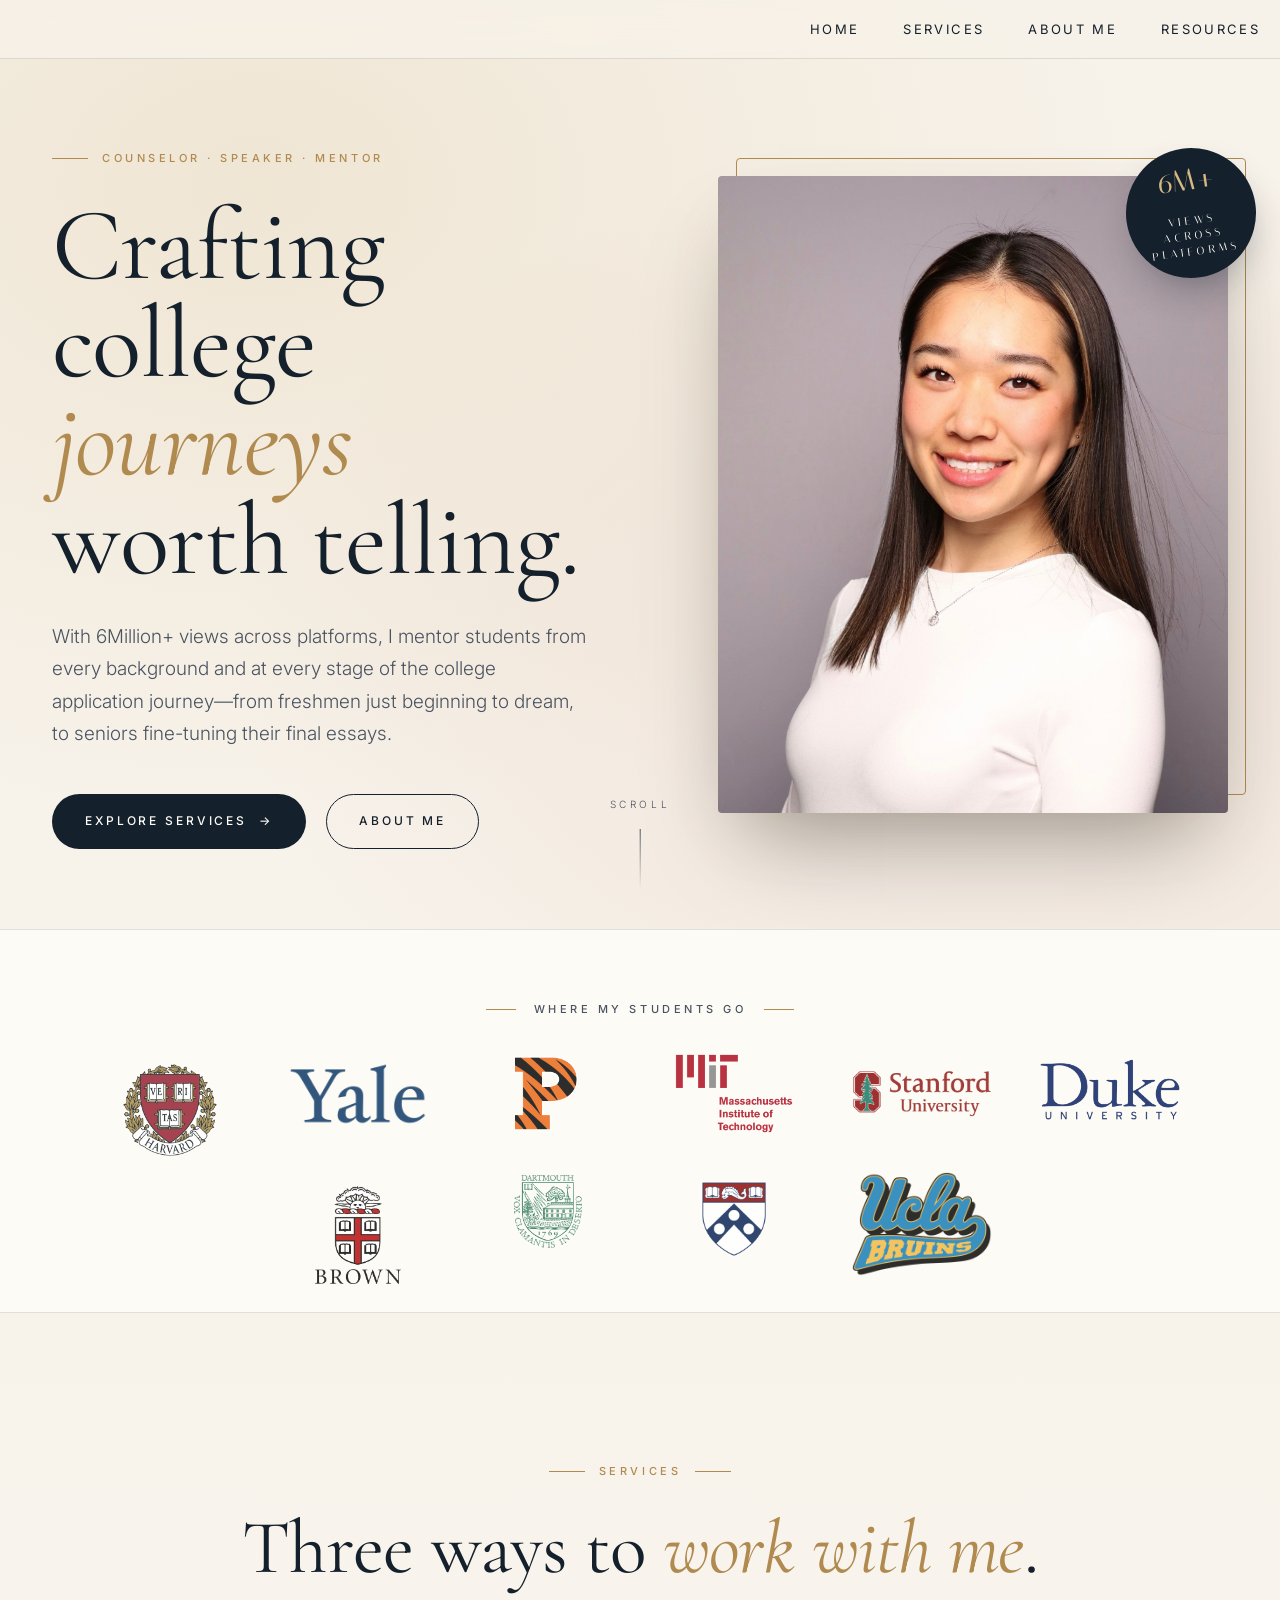
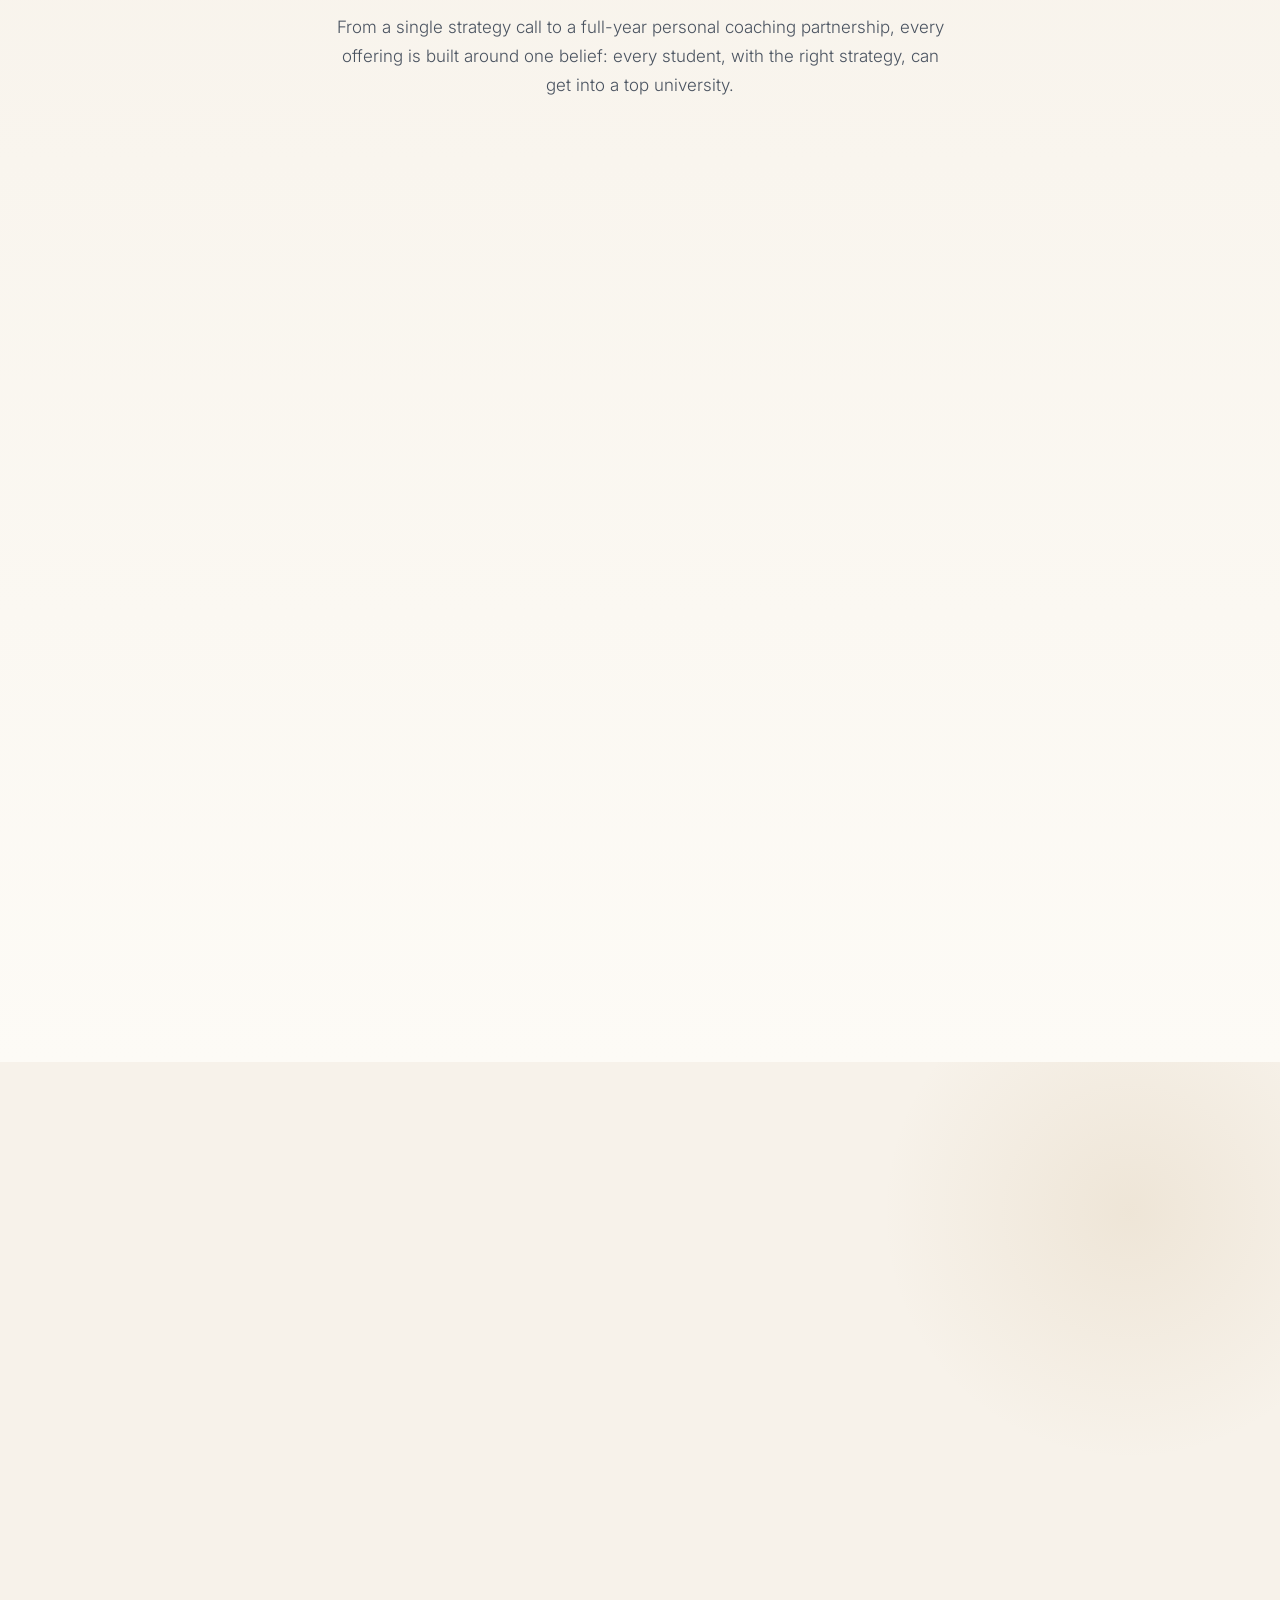
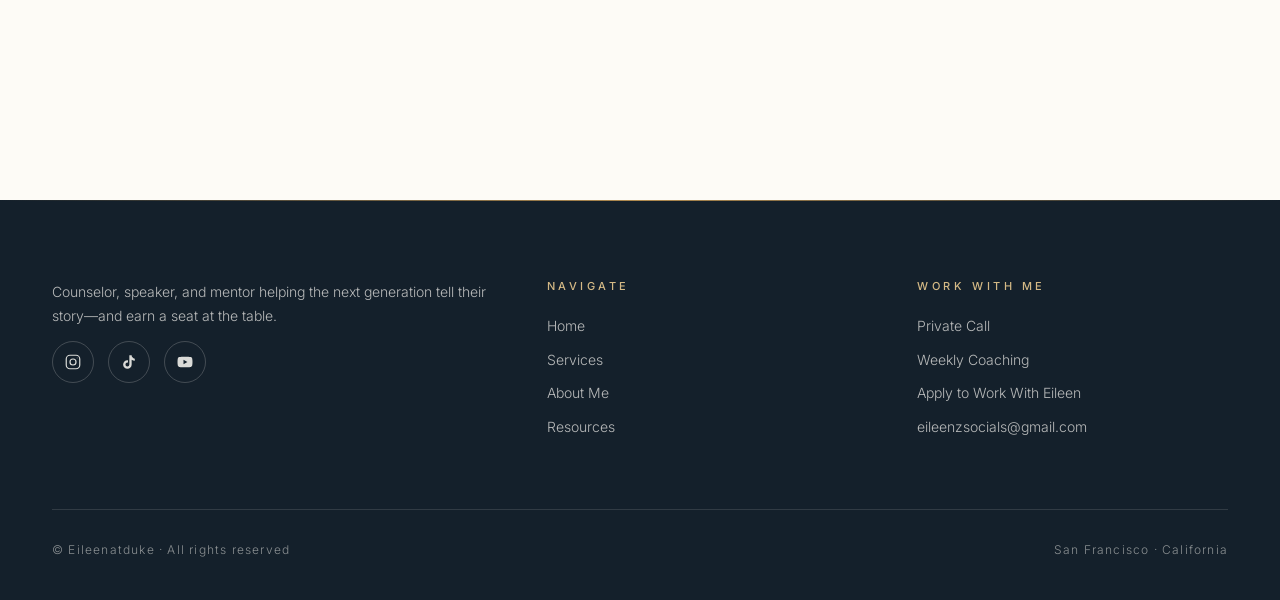
==== commit 4011969c: "Tighten badge text, remove favicon, scale Harvard logo" ====
--- a/index.html
+++ b/index.html
@@ -4,7 +4,7 @@
 <meta charset="utf-8" />
 <meta name="viewport" content="width=device-width, initial-scale=1" />
 <title>Home | Eileenatduke</title>
-<link rel="icon" href="img/63d31e_8e2c9d5f79fb4313905fa7261d7432db.png" />
+<link rel="icon" href="data:," />
 <link rel="preconnect" href="https://fonts.googleapis.com" />
 <link rel="preconnect" href="https://fonts.gstatic.com" crossorigin />
 <link href="https://fonts.googleapis.com/css2?family=Cormorant+Garamond:ital,wght@0,300;0,400;0,500;0,600;0,700;1,400&family=Inter:wght@300;400;500;600&family=Italiana&display=swap" rel="stylesheet" />
@@ -67,7 +67,7 @@
     <div class="container">
       <div class="unis-label reveal">Where my students go</div>
       <div class="unis-row reveal">
-        <div class="unis-cell"><img src="img/63d31e_c82c230604bd415c89cc89cf1e1140ae.png" alt="Harvard" /></div>
+        <div class="unis-cell is-harvard"><img src="img/63d31e_c82c230604bd415c89cc89cf1e1140ae.png" alt="Harvard" /></div>
         <div class="unis-cell"><img src="img/yale-official.png" alt="Yale" /></div>
         <div class="unis-cell"><img src="img/princeton-official.png" alt="Princeton" /></div>
         <div class="unis-cell"><img src="img/mit-official.png" alt="MIT" /></div>
--- a/styles.css
+++ b/styles.css
@@ -172,8 +172,11 @@
   }
   .portrait-frame .badge .num {
     display: block;
-    font-size: 30px; letter-spacing: 0; margin-bottom: 4px;
+    font-size: 30px; letter-spacing: 0; margin-bottom: -2px;
     color: var(--gold-soft);
+  }
+  .portrait-frame .badge span:not(.num) {
+    transform: translateY(-8px);
   }
 
   .scroll-cue {
@@ -228,6 +231,7 @@
     object-fit: contain;
   }
   .unis-cell.is-brown img { max-height: 78%; max-width: 78%; }
+  .unis-cell.is-harvard img { max-height: 82%; max-width: 82%; }
   .unis-cell:hover {
     opacity: 1; filter: grayscale(0);
     transform: translateY(-3px);
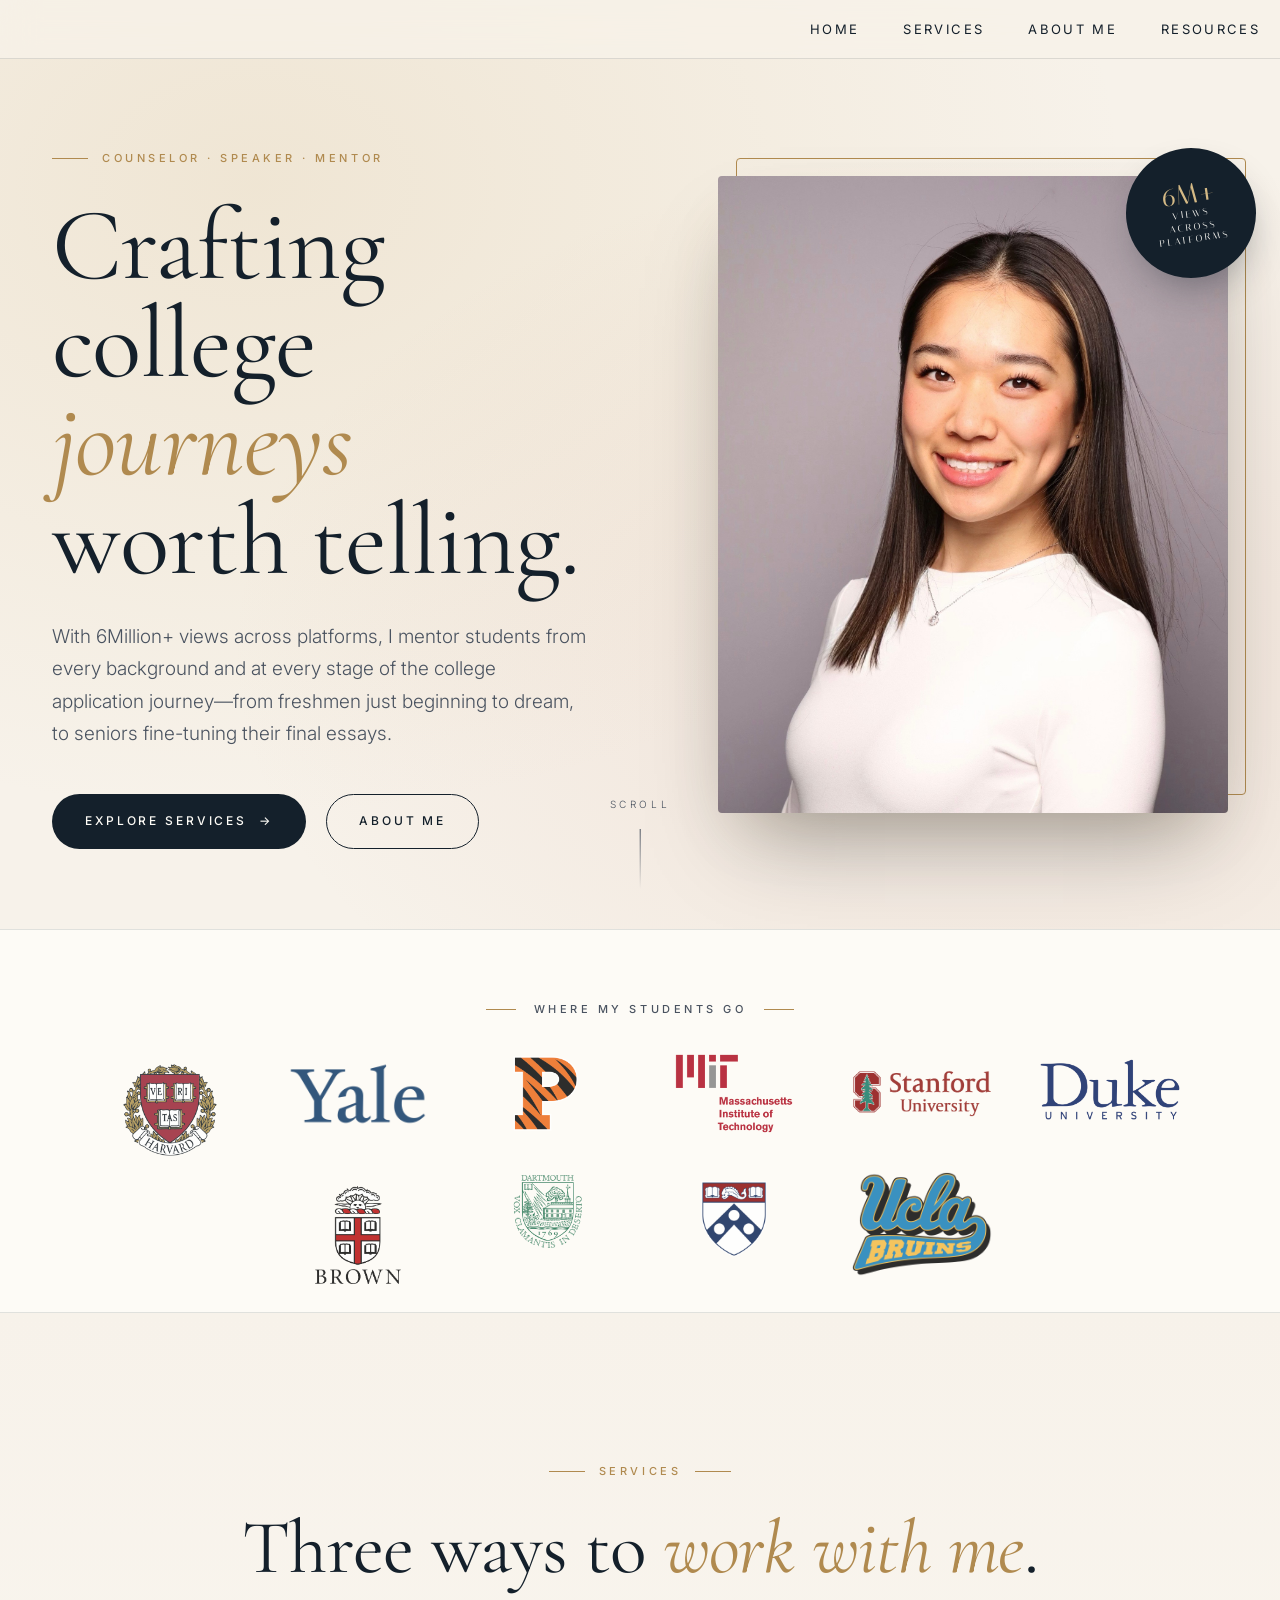
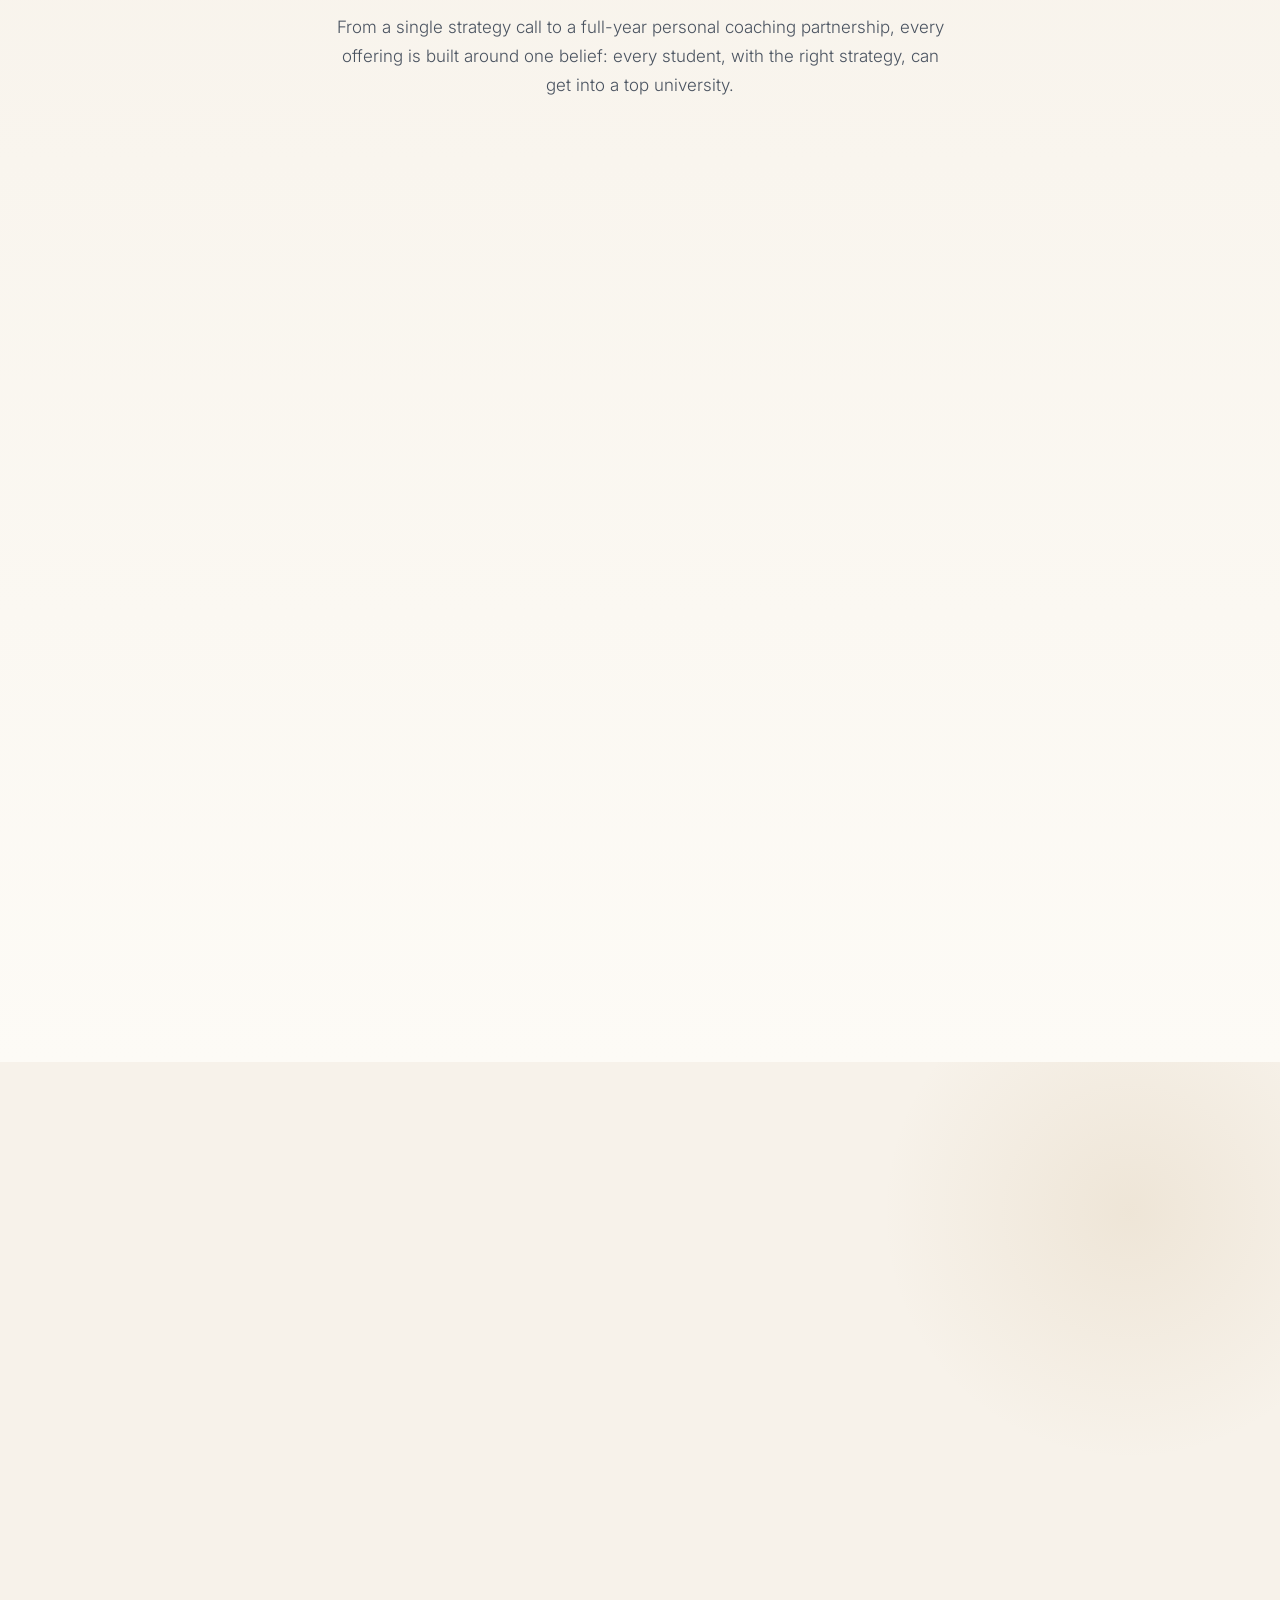
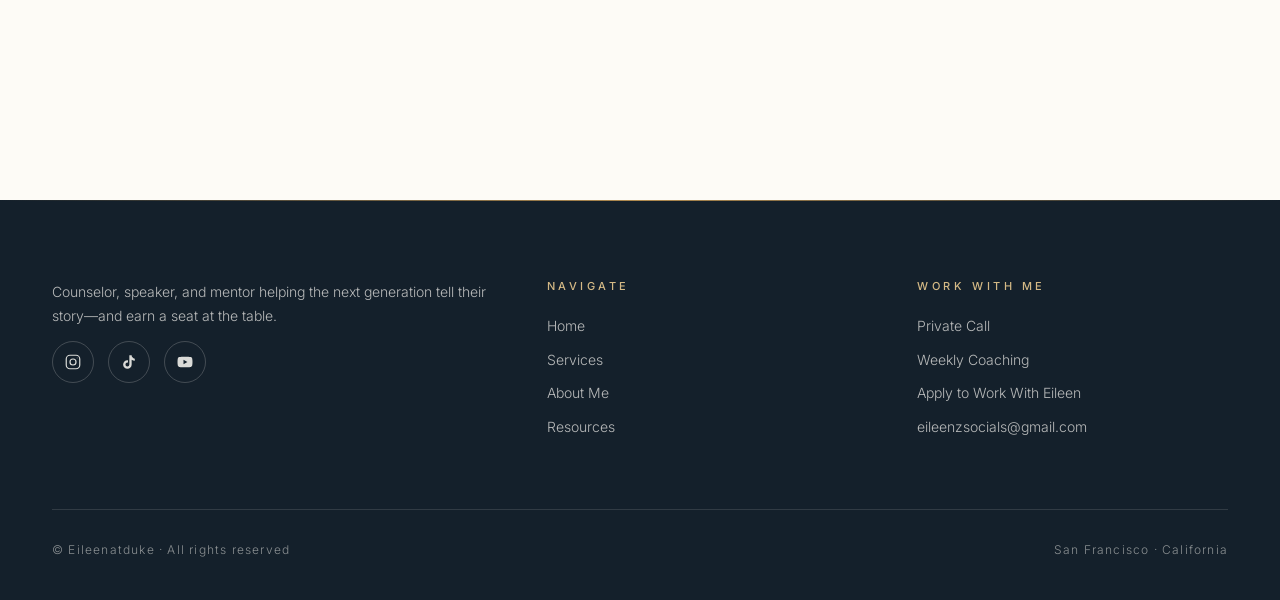
==== commit 6ae6f567: "Shrink badge text to fit inside circle, bump stylesheet cache" ====
--- a/index.html
+++ b/index.html
@@ -8,7 +8,7 @@
 <link rel="preconnect" href="https://fonts.googleapis.com" />
 <link rel="preconnect" href="https://fonts.gstatic.com" crossorigin />
 <link href="https://fonts.googleapis.com/css2?family=Cormorant+Garamond:ital,wght@0,300;0,400;0,500;0,600;0,700;1,400&family=Inter:wght@300;400;500;600&family=Italiana&display=swap" rel="stylesheet" />
-<link rel="stylesheet" href="styles.css?v=2" />
+<link rel="stylesheet" href="styles.css?v=3" />
 </head>
 <body>
 
--- a/styles.css
+++ b/styles.css
@@ -162,21 +162,22 @@
     width: 130px; height: 130px;
     border-radius: 50%;
     background: var(--ink); color: var(--paper);
-    display: grid; place-items: center;
+    display: flex; flex-direction: column;
+    align-items: center; justify-content: center;
+    padding: 22px 10px;
+    box-sizing: border-box;
     font-family: 'Italiana', serif;
-    font-size: 11px; letter-spacing: 0.3em; text-transform: uppercase;
-    text-align: center; line-height: 1.4;
+    font-size: 9.5px; letter-spacing: 0.22em; text-transform: uppercase;
+    text-align: center; line-height: 1.35;
     box-shadow: 0 18px 40px -15px rgba(20, 32, 43, 0.45);
     transform: rotate(-8deg);
     z-index: 3;
   }
   .portrait-frame .badge .num {
     display: block;
-    font-size: 30px; letter-spacing: 0; margin-bottom: -2px;
+    font-size: 28px; letter-spacing: 0; margin-bottom: 0;
+    line-height: 1;
     color: var(--gold-soft);
-  }
-  .portrait-frame .badge span:not(.num) {
-    transform: translateY(-8px);
   }
 
   .scroll-cue {
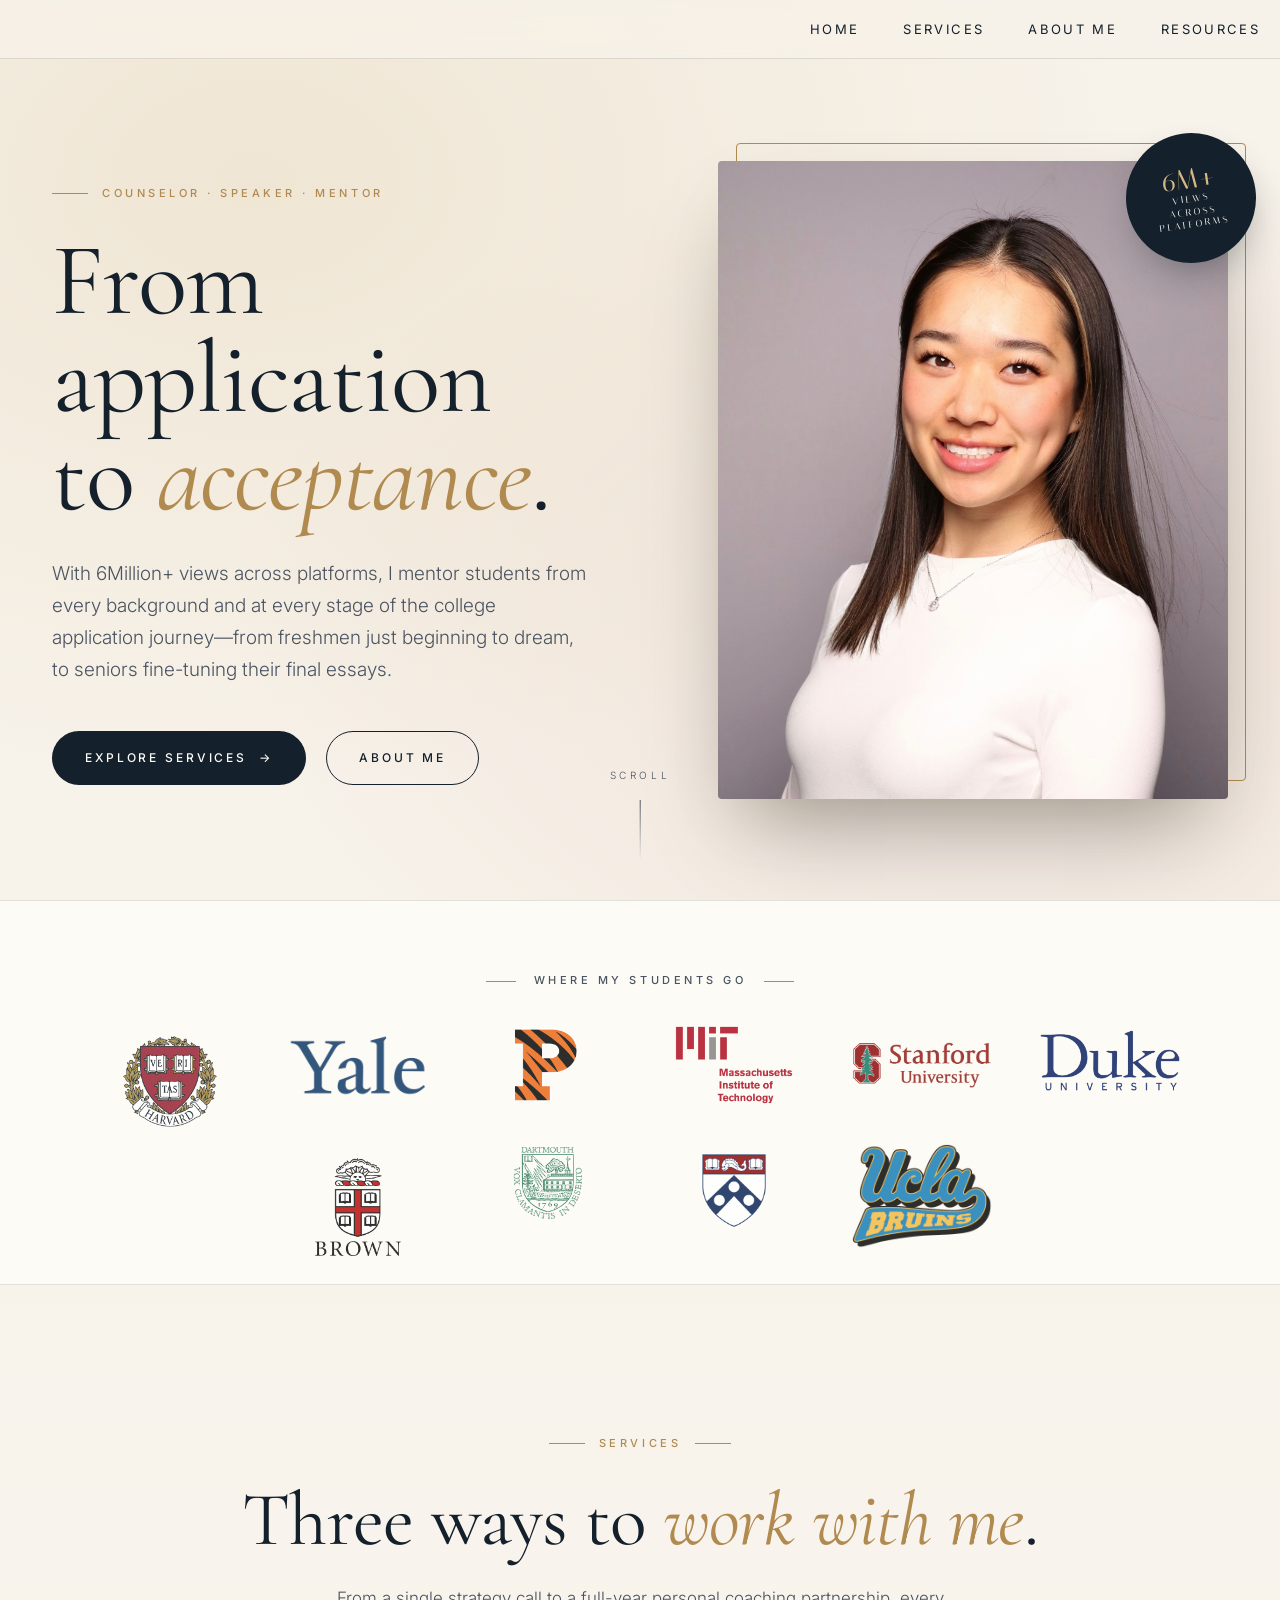
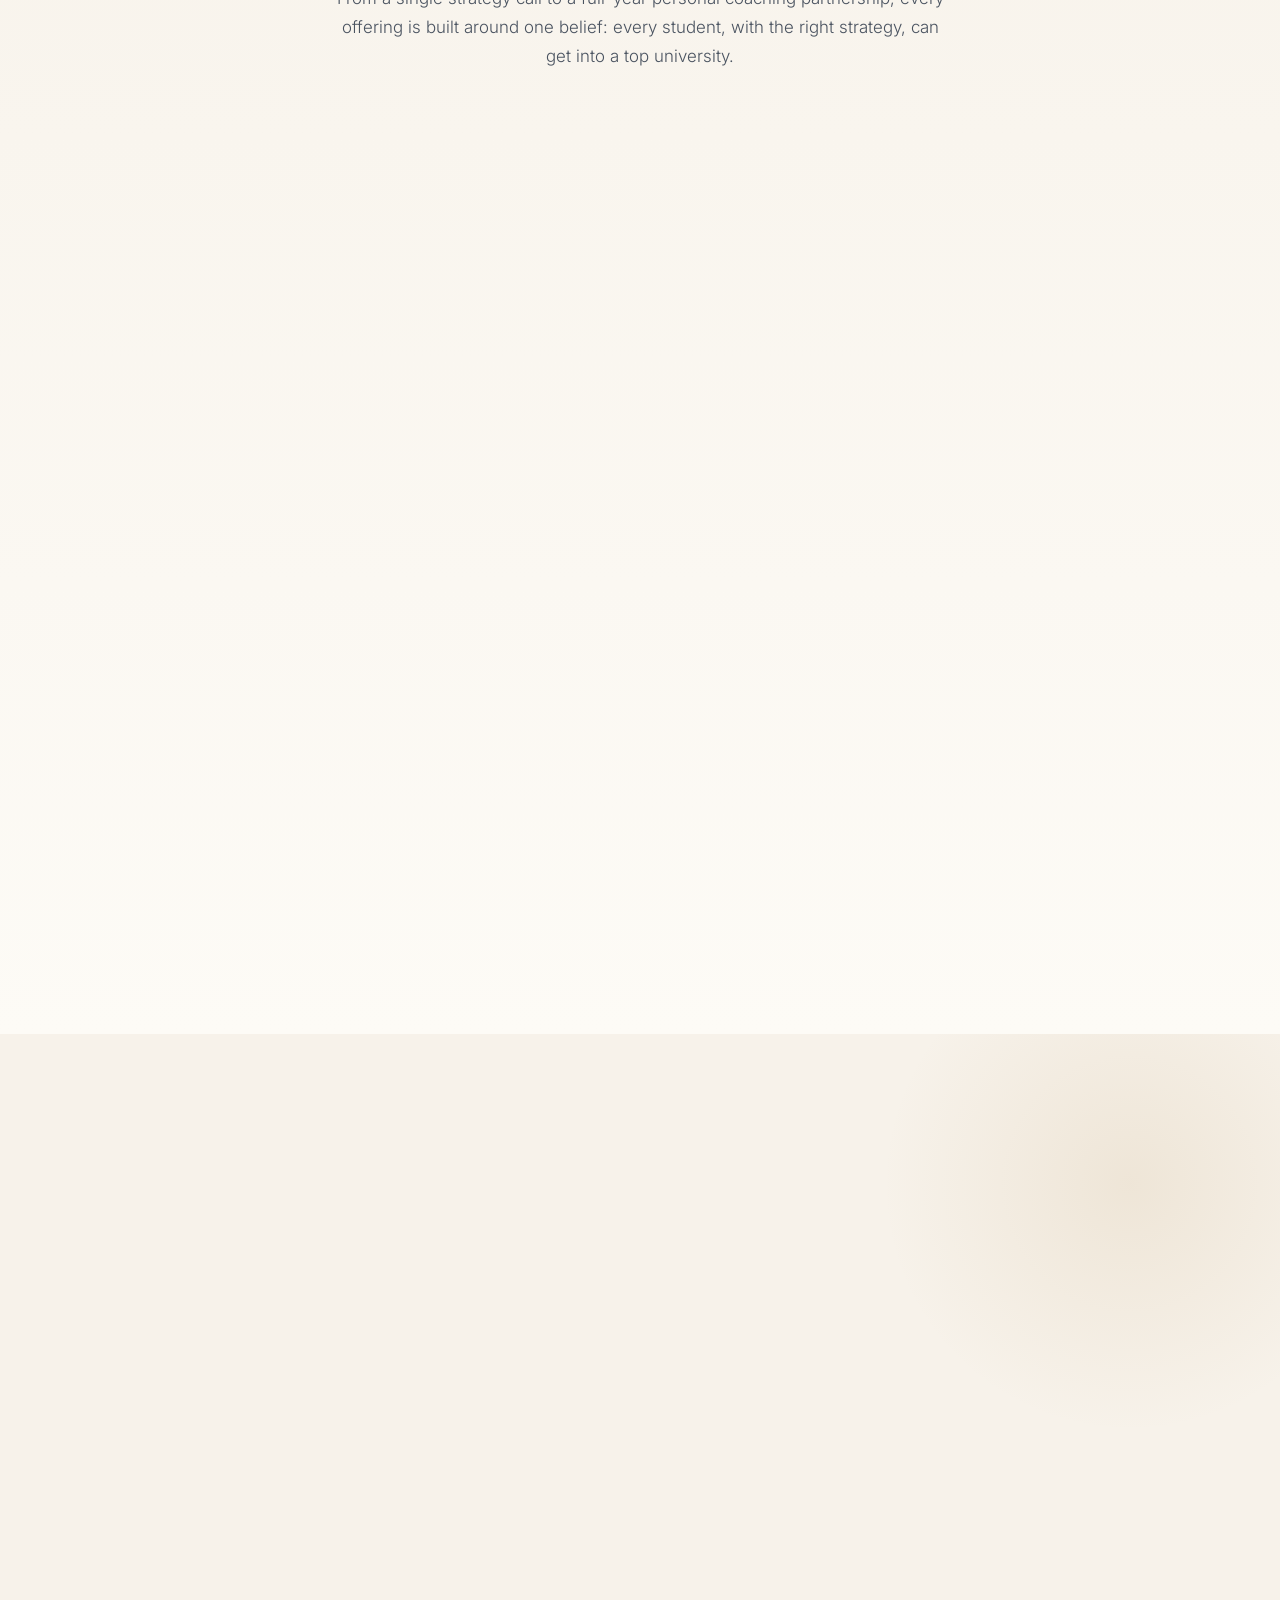
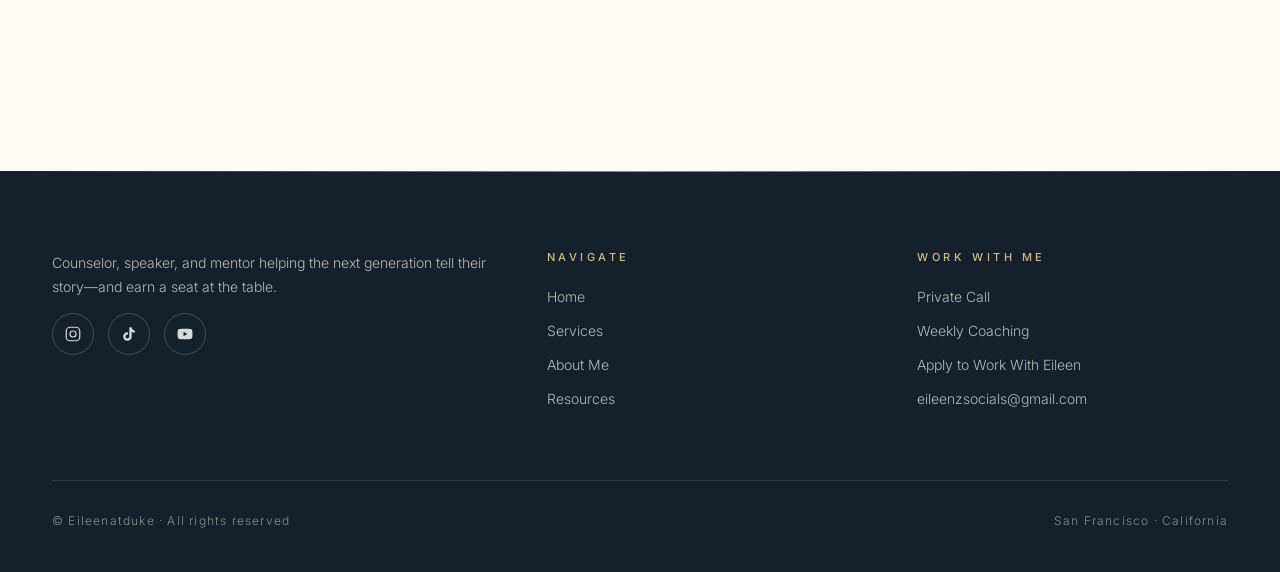
==== commit de8d84e6: "Update hero title to 'From application to acceptance'" ====
--- a/index.html
+++ b/index.html
@@ -36,7 +36,7 @@
     <div class="container hero-grid">
       <div class="reveal">
         <span class="eyebrow">Counselor &middot; Speaker &middot; Mentor</span>
-        <h1>Crafting<br/>college <em>journeys</em><br/>worth telling.</h1>
+        <h1>From application<br/>to <em>acceptance</em>.</h1>
         <p class="hero-lead">
           With 6Million+ views across platforms, I mentor students from every background and at every stage of the college application journey&mdash;from freshmen just beginning to dream, to seniors fine-tuning their final essays.
         </p>
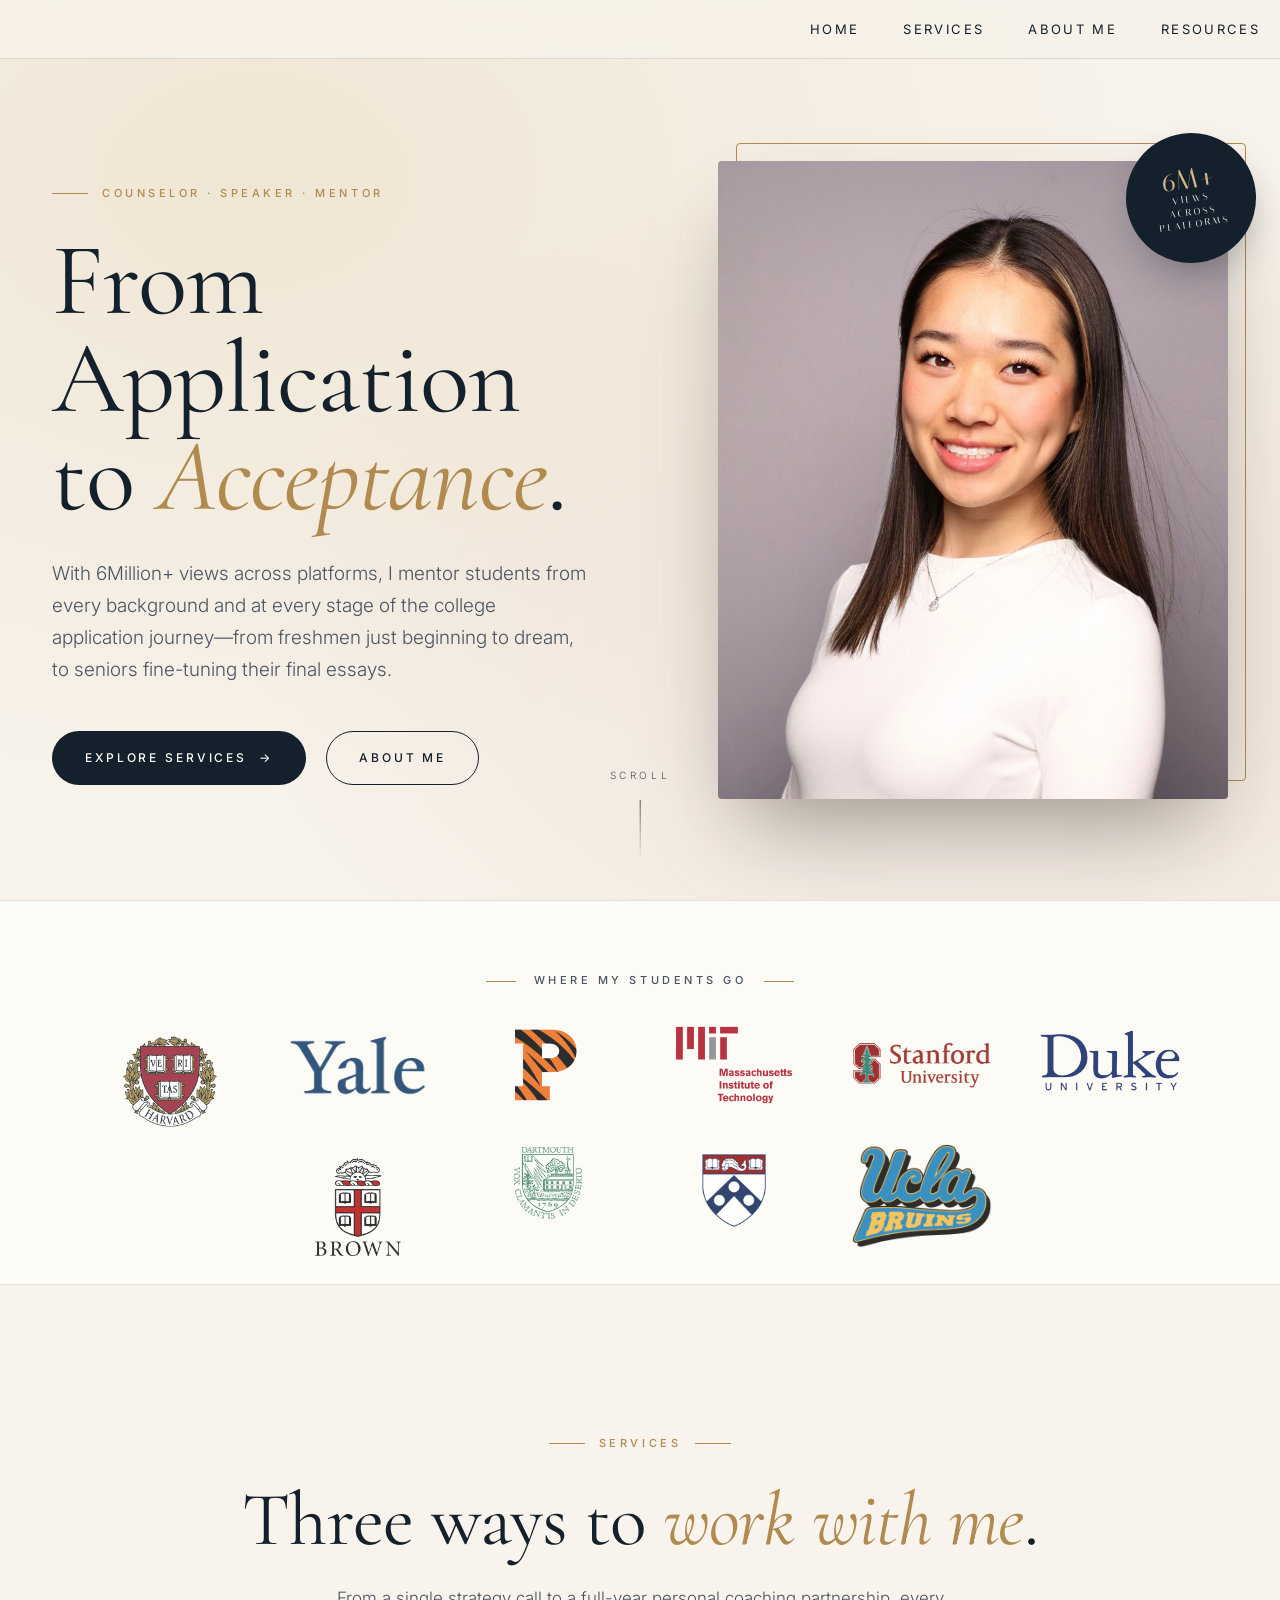
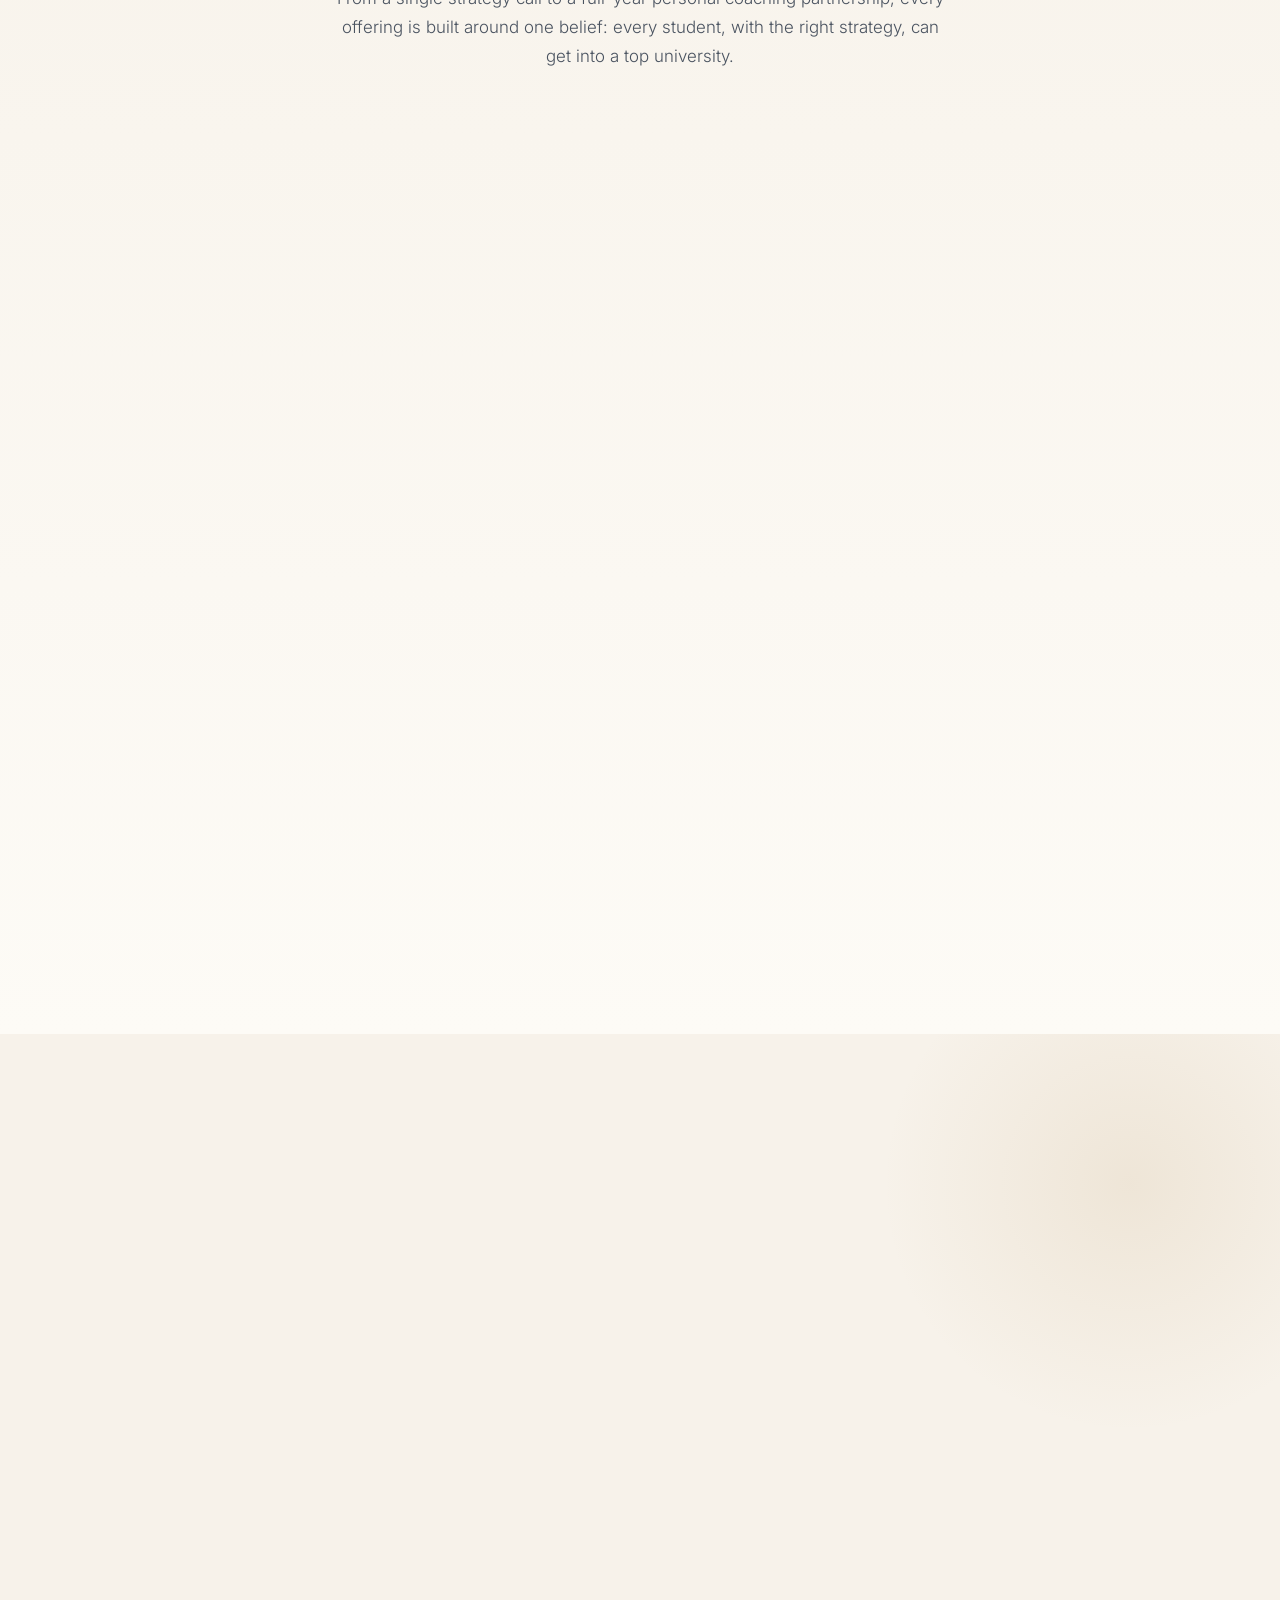
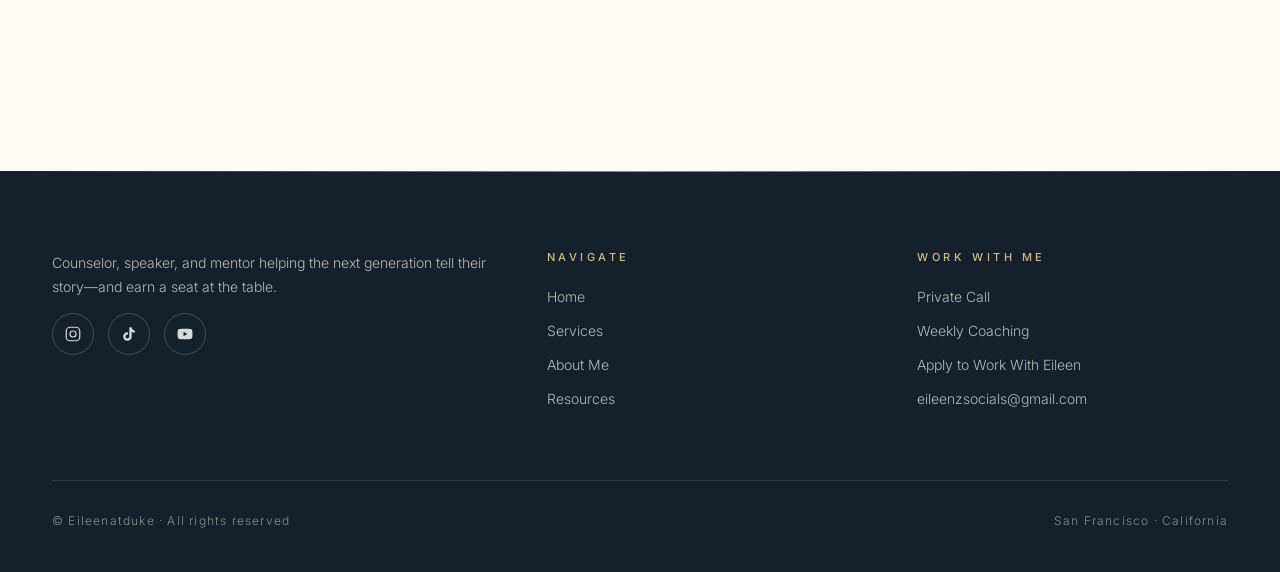
==== commit 6bf39c59: "Capitalize Application and Acceptance in hero title" ====
--- a/index.html
+++ b/index.html
@@ -36,7 +36,7 @@
     <div class="container hero-grid">
       <div class="reveal">
         <span class="eyebrow">Counselor &middot; Speaker &middot; Mentor</span>
-        <h1>From application<br/>to <em>acceptance</em>.</h1>
+        <h1>From Application<br/>to <em>Acceptance</em>.</h1>
         <p class="hero-lead">
           With 6Million+ views across platforms, I mentor students from every background and at every stage of the college application journey&mdash;from freshmen just beginning to dream, to seniors fine-tuning their final essays.
         </p>
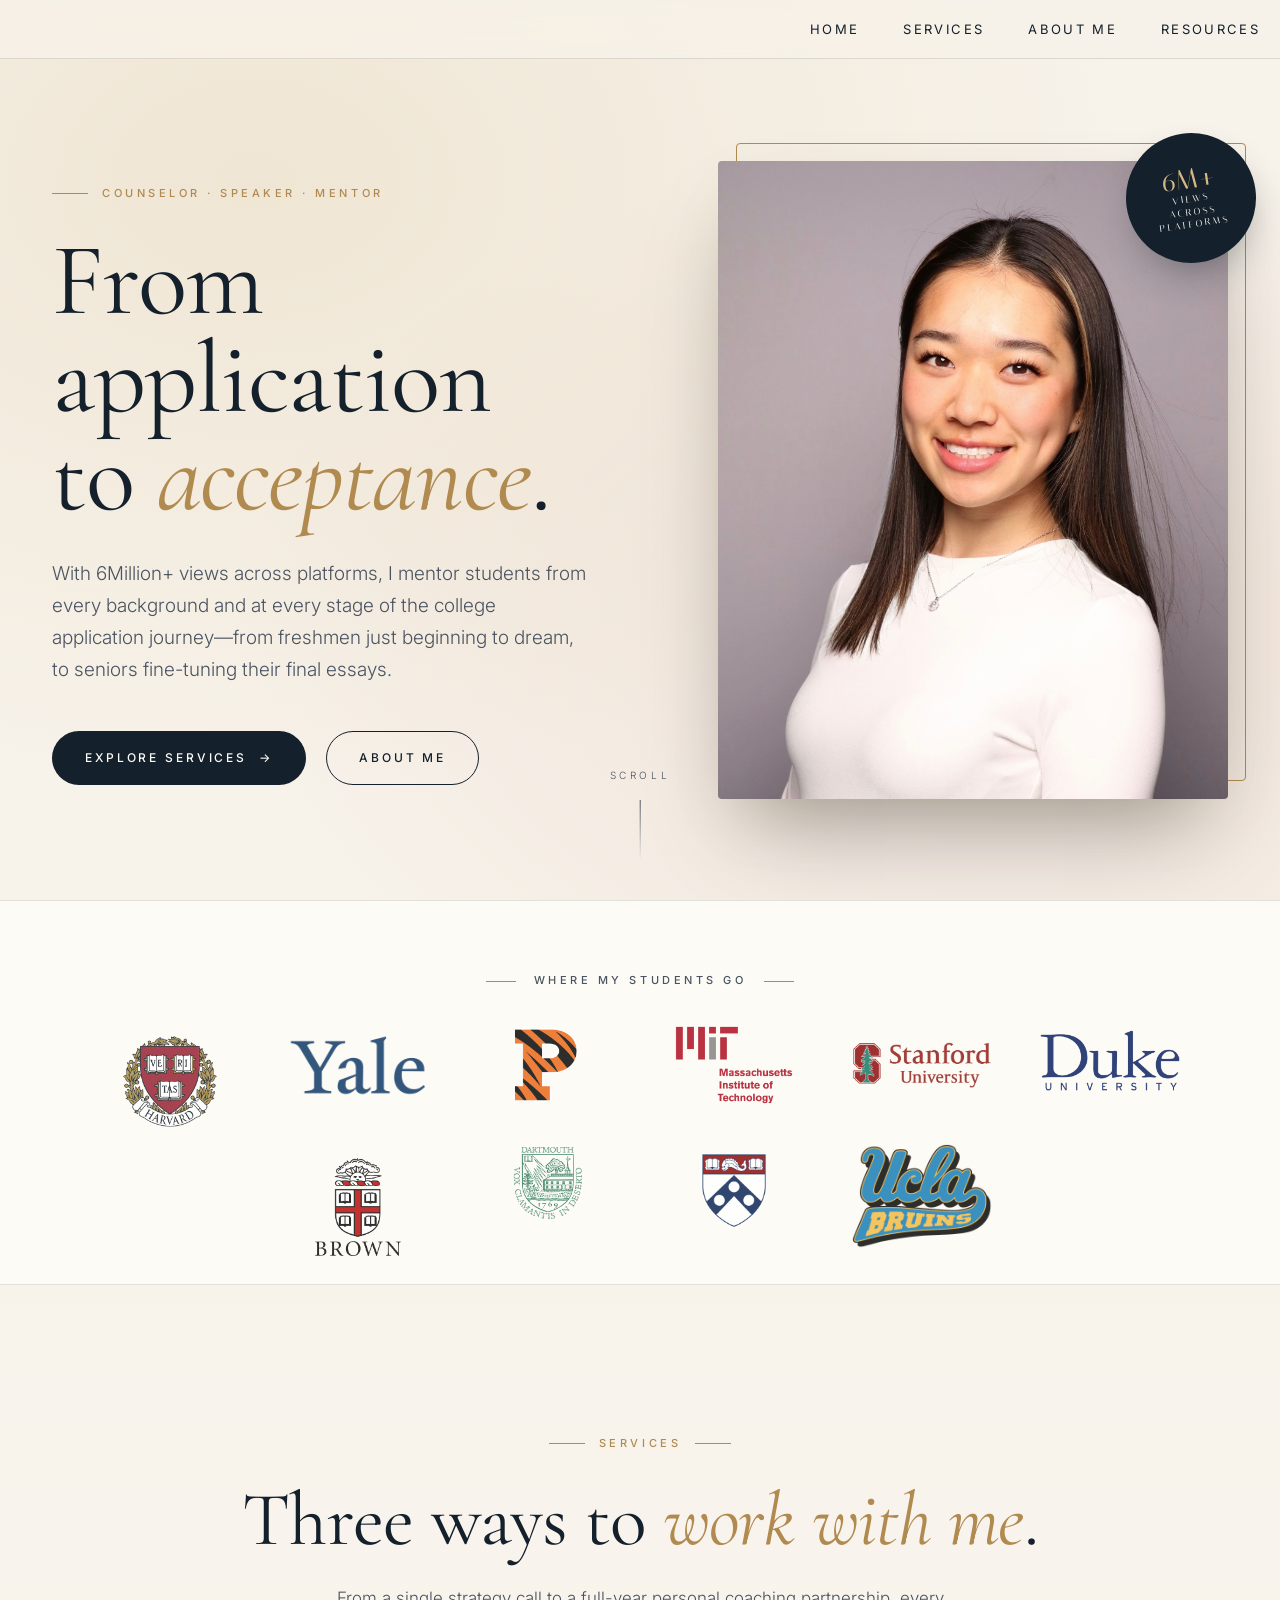
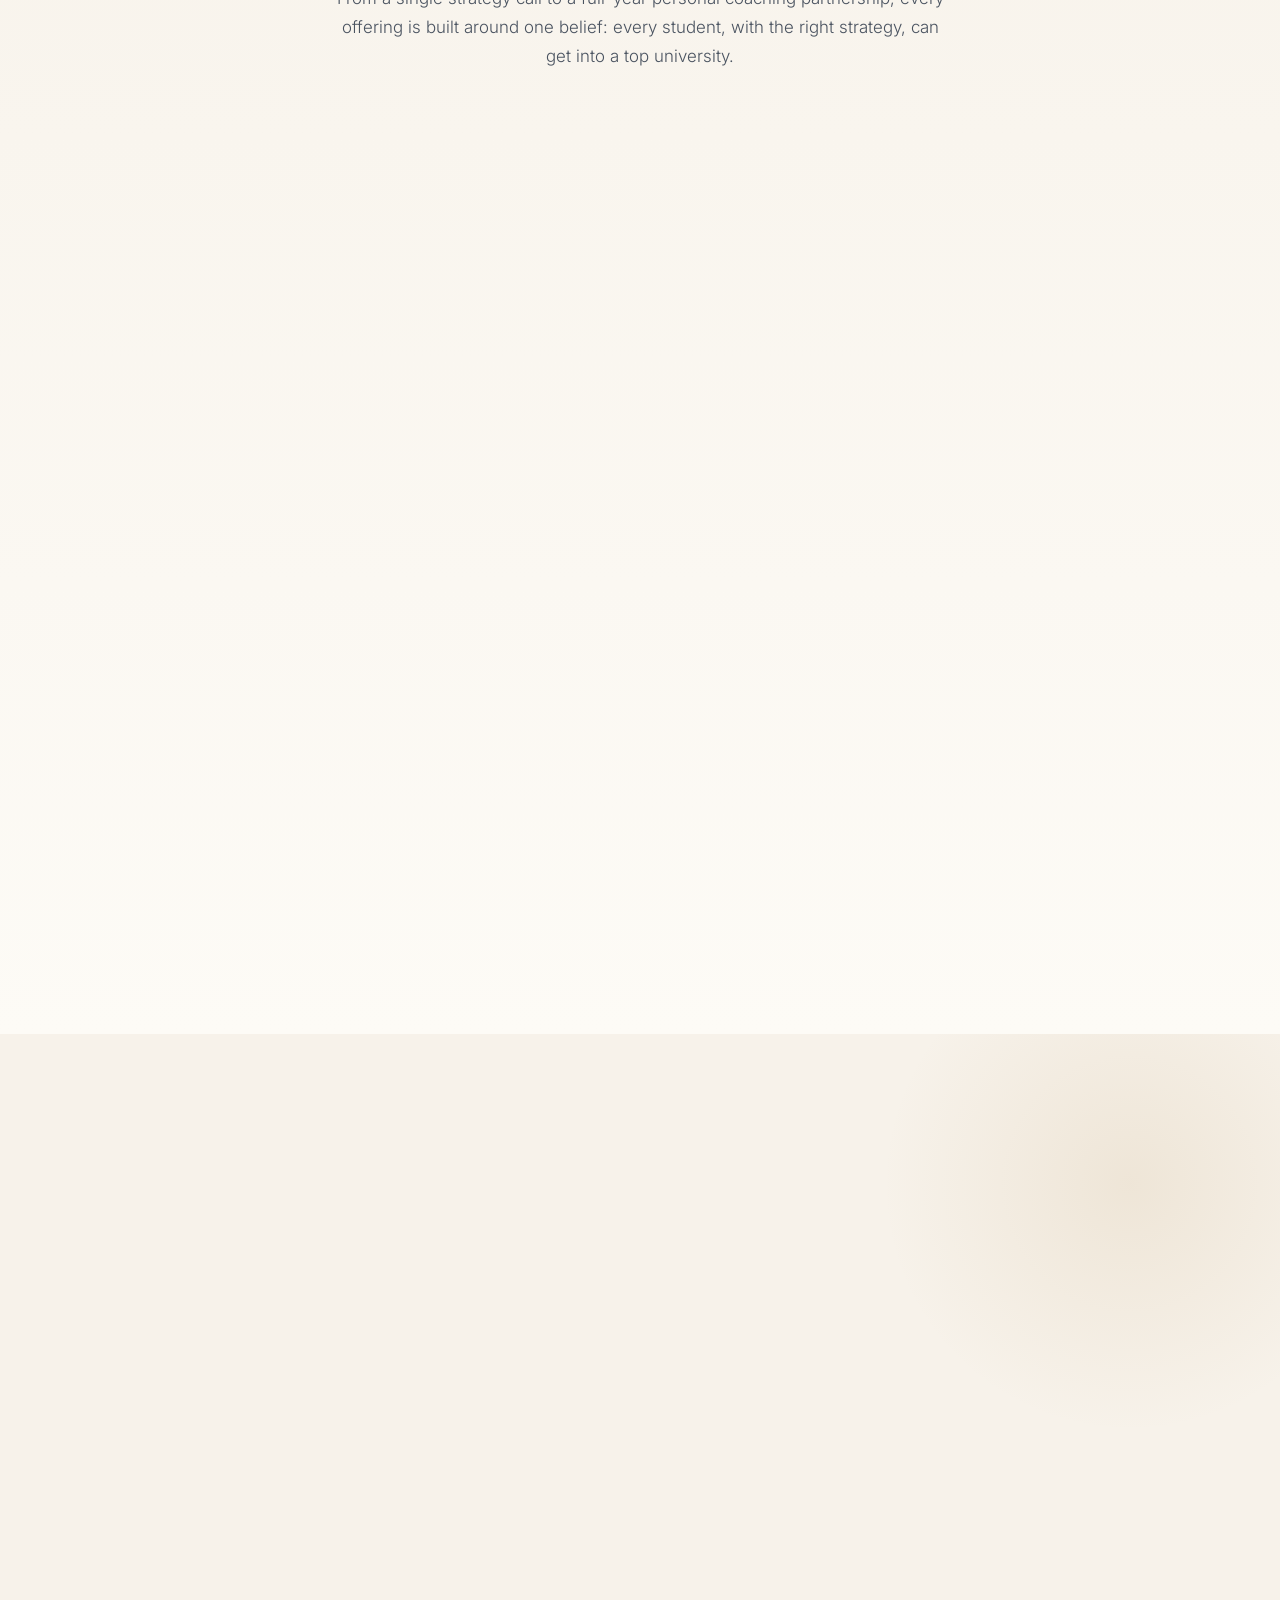
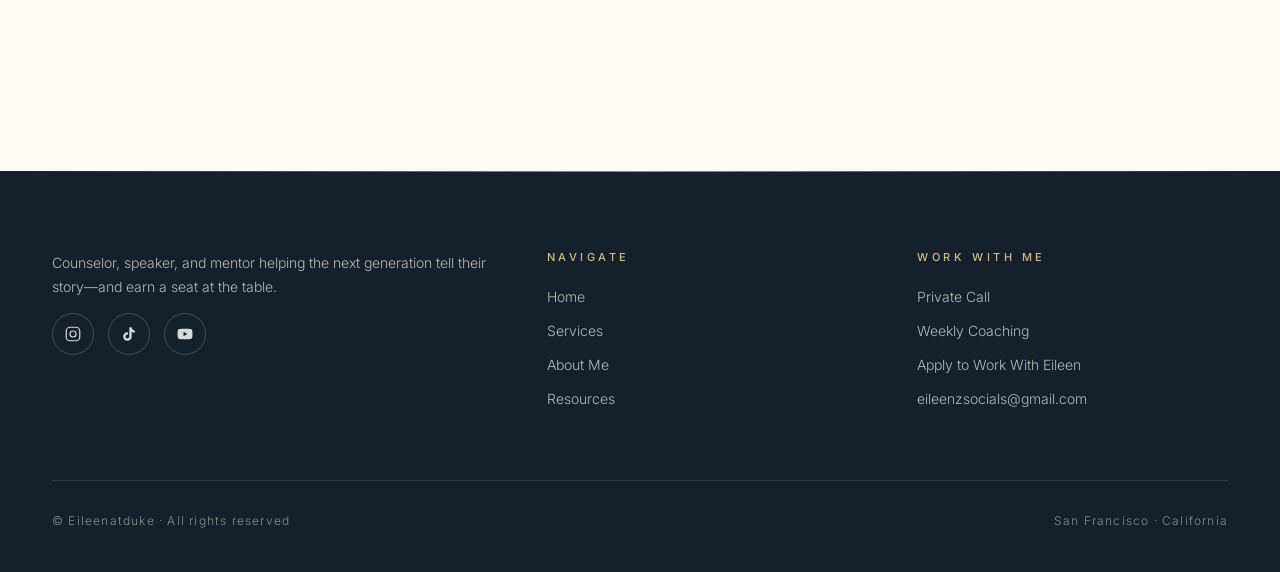
==== commit 4121090f: "Update index.html" ====
--- a/index.html
+++ b/index.html
@@ -36,7 +36,7 @@
     <div class="container hero-grid">
       <div class="reveal">
         <span class="eyebrow">Counselor &middot; Speaker &middot; Mentor</span>
-        <h1>From Application<br/>to <em>Acceptance</em>.</h1>
+        <h1>From application<br/>to <em>acceptance</em>.</h1>
         <p class="hero-lead">
           With 6Million+ views across platforms, I mentor students from every background and at every stage of the college application journey&mdash;from freshmen just beginning to dream, to seniors fine-tuning their final essays.
         </p>
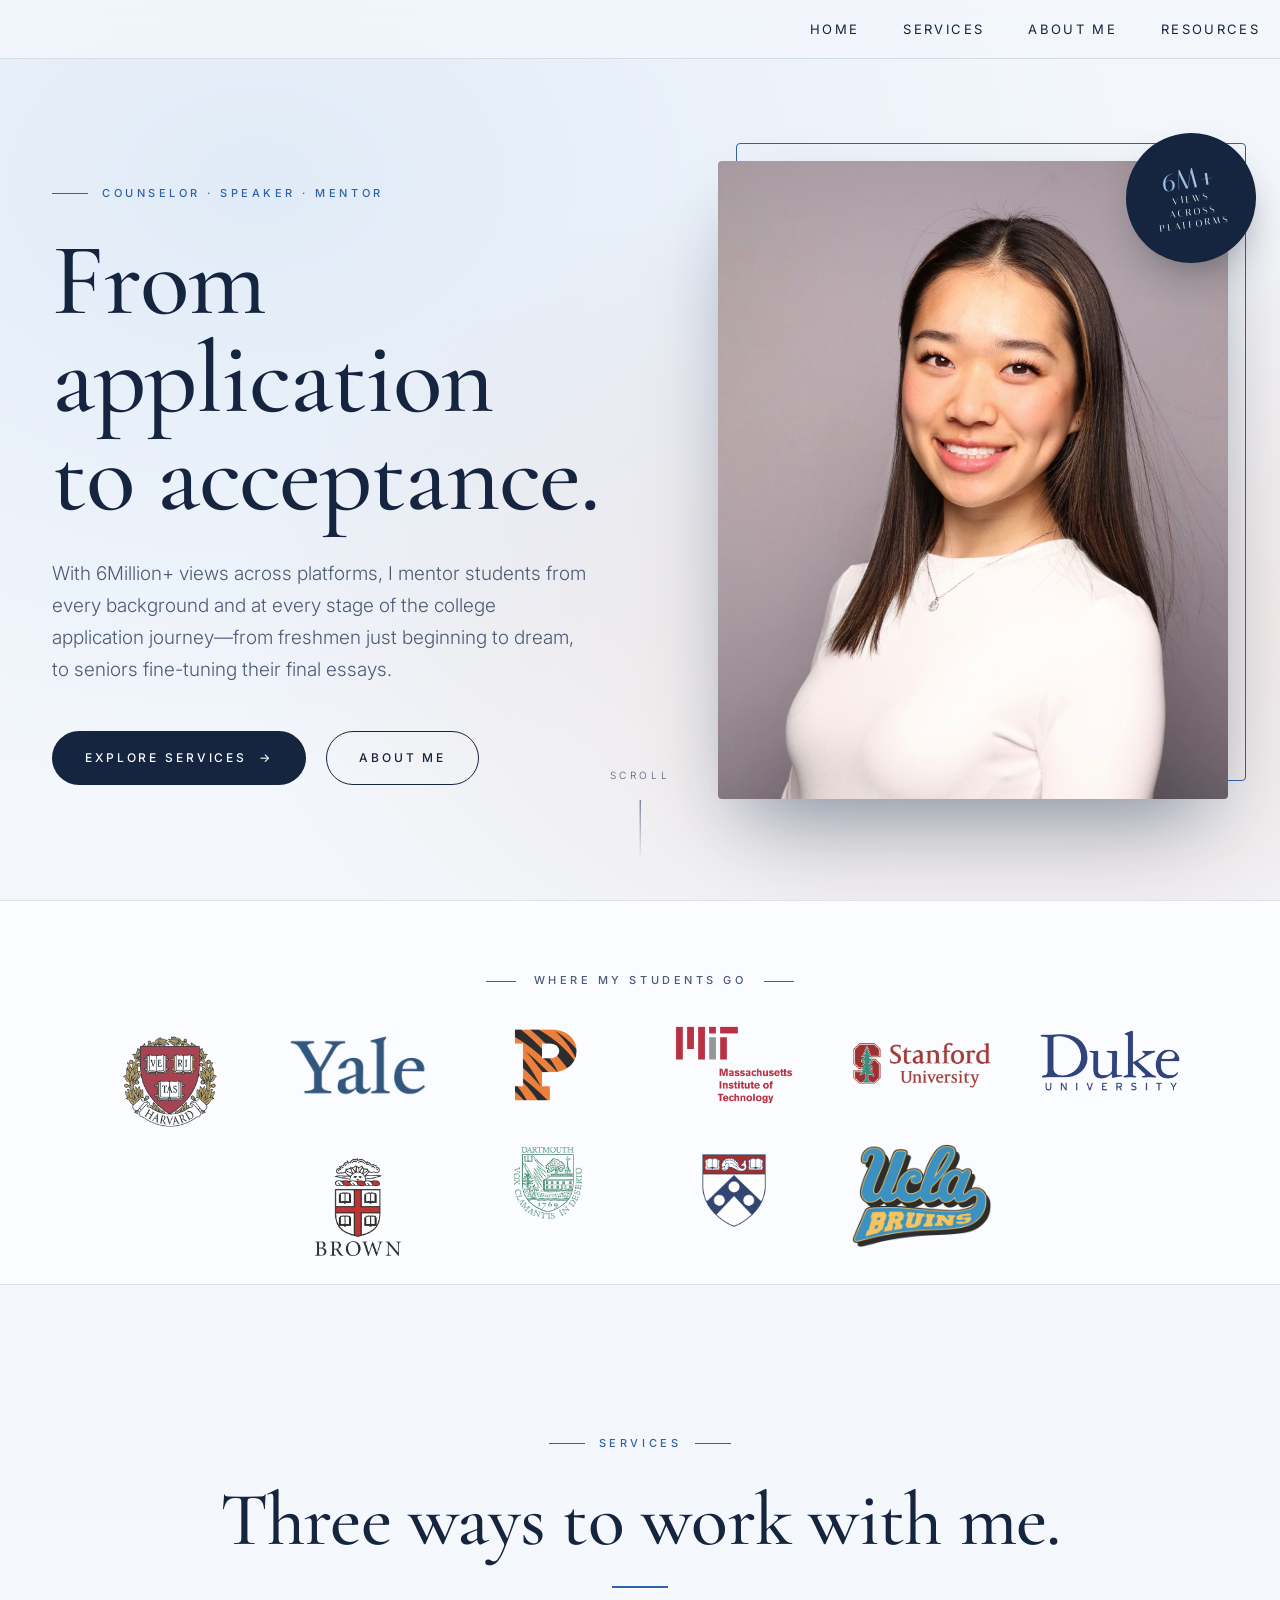
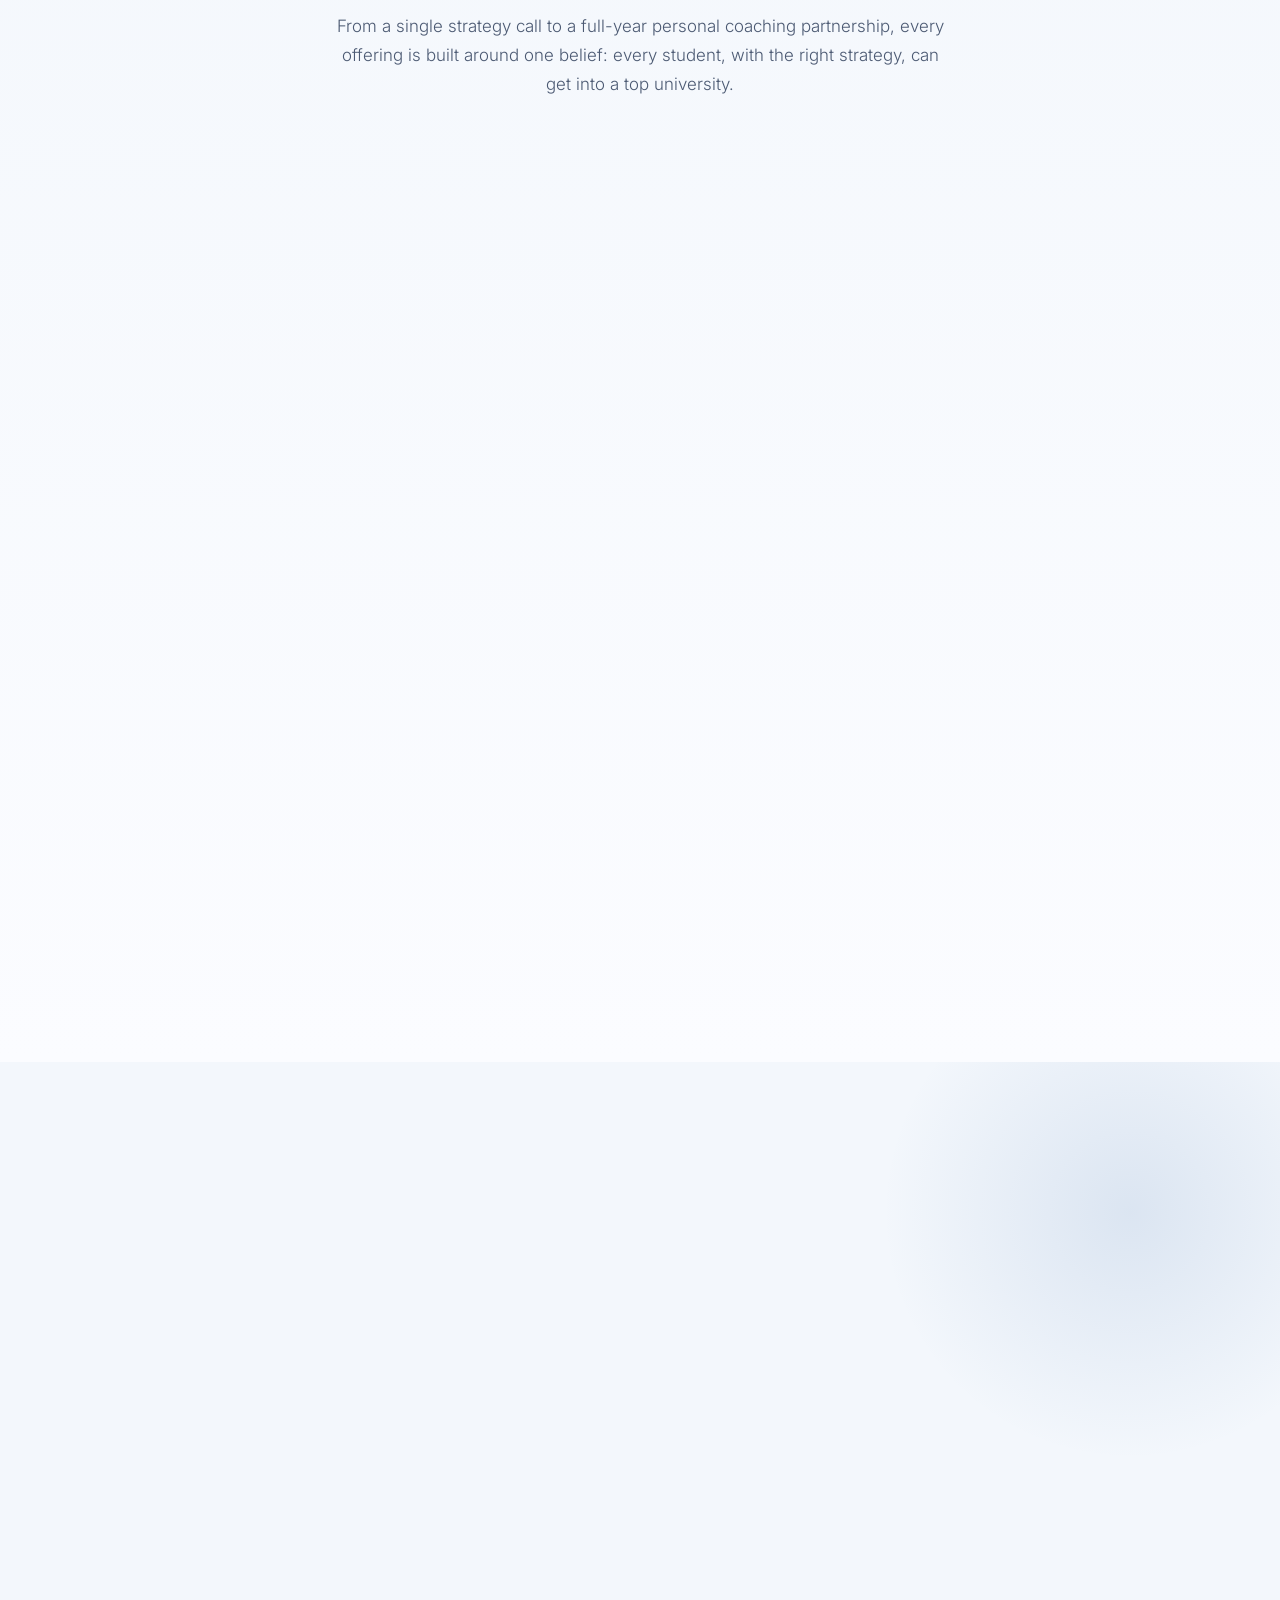
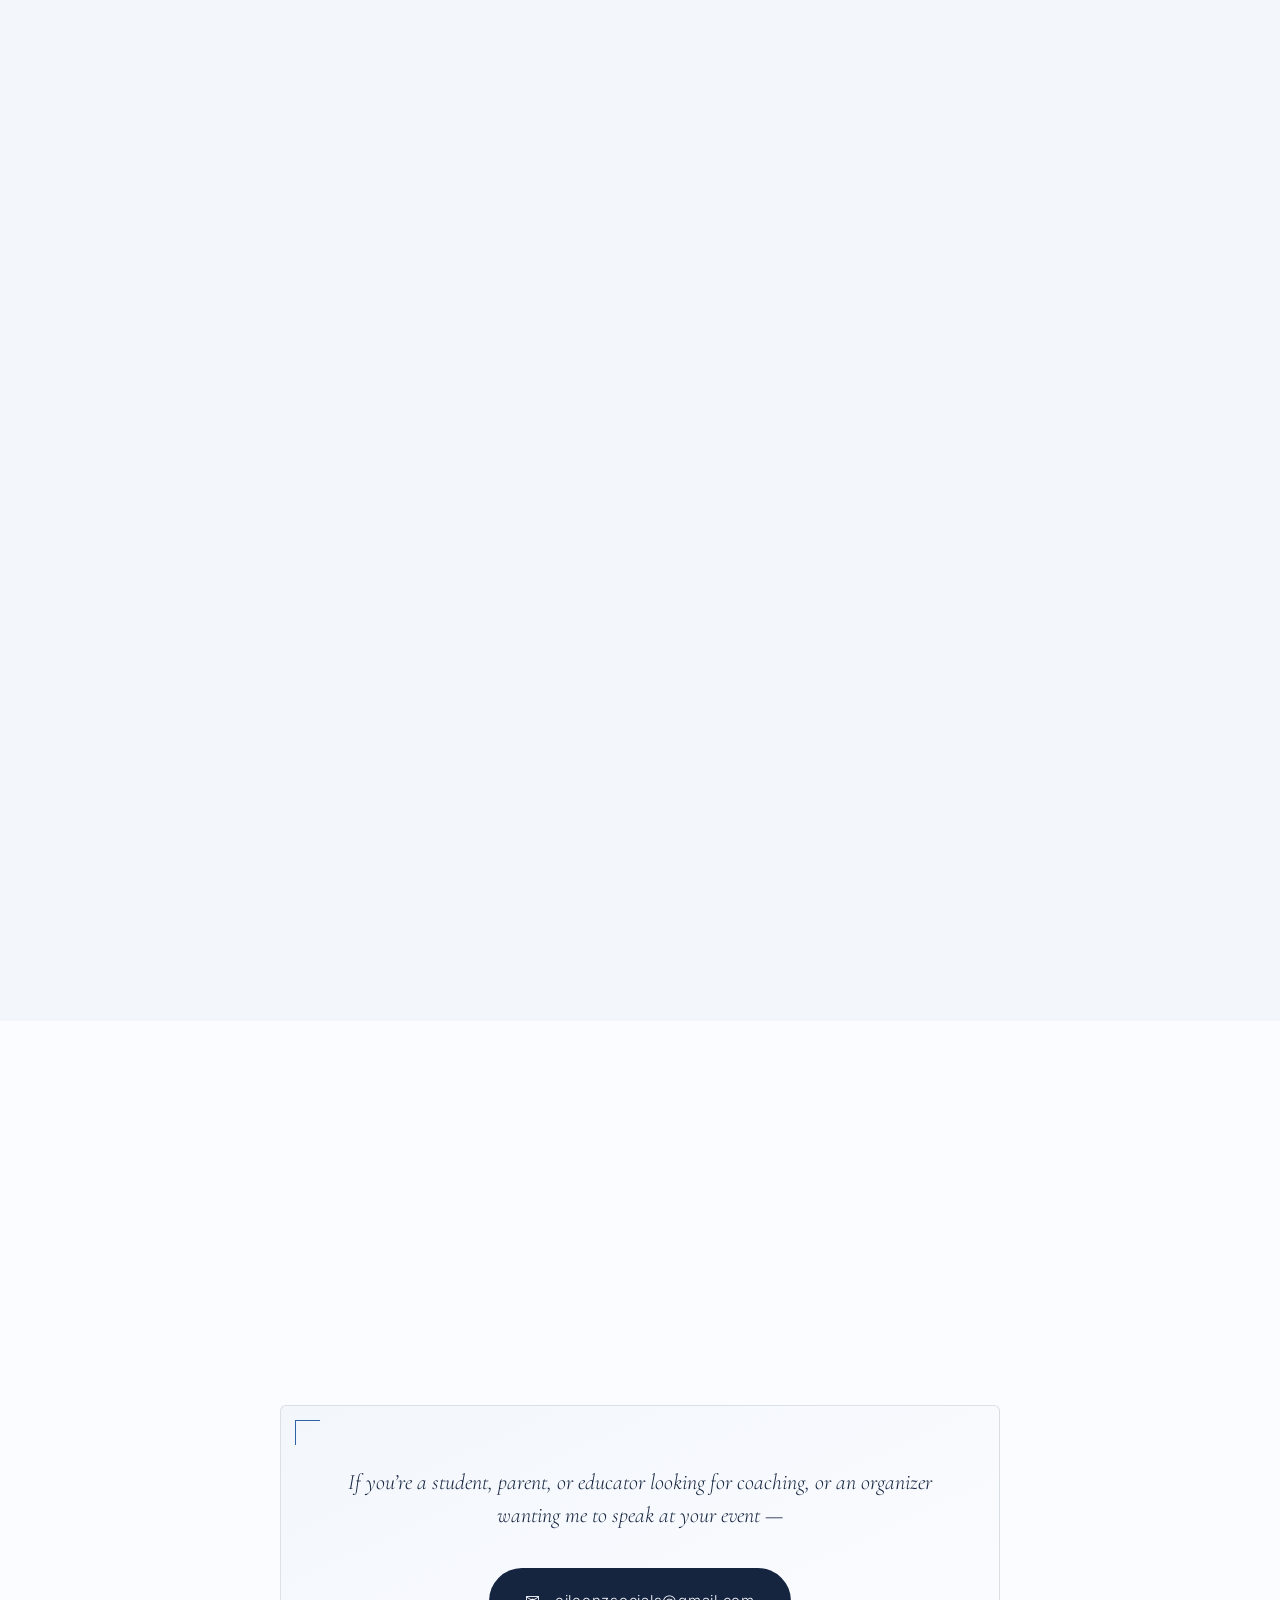
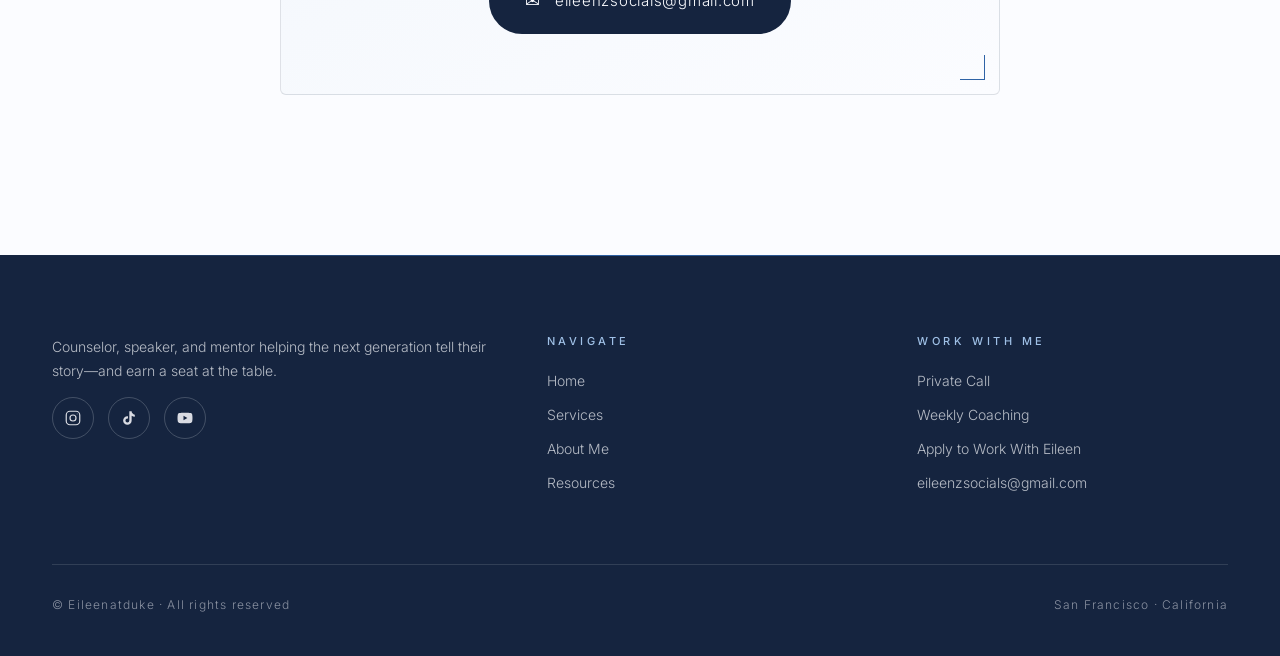
==== commit 42ba95c0: "Rework theme to navy-on-soft-white, clean up heading emphasis - Swap gold-on-cream palette for deep " ====
--- a/index.html
+++ b/index.html
@@ -8,7 +8,7 @@
 <link rel="preconnect" href="https://fonts.googleapis.com" />
 <link rel="preconnect" href="https://fonts.gstatic.com" crossorigin />
 <link href="https://fonts.googleapis.com/css2?family=Cormorant+Garamond:ital,wght@0,300;0,400;0,500;0,600;0,700;1,400&family=Inter:wght@300;400;500;600&family=Italiana&display=swap" rel="stylesheet" />
-<link rel="stylesheet" href="styles.css?v=3" />
+<link rel="stylesheet" href="styles.css?v=4" />
 </head>
 <body>
 
@@ -36,7 +36,7 @@
     <div class="container hero-grid">
       <div class="reveal">
         <span class="eyebrow">Counselor &middot; Speaker &middot; Mentor</span>
-        <h1>From application<br/>to <em>acceptance</em>.</h1>
+        <h1>From application<br/>to&nbsp;<em>acceptance</em>.</h1>
         <p class="hero-lead">
           With 6Million+ views across platforms, I mentor students from every background and at every stage of the college application journey&mdash;from freshmen just beginning to dream, to seniors fine-tuning their final essays.
         </p>
--- a/styles.css
+++ b/styles.css
@@ -1,13 +1,15 @@
   :root {
-    --ink: #14202b;
-    --ink-soft: #4a5360;
-    --cream: #f7f2ea;
-    --cream-deep: #efe6d6;
-    --paper: #fdfbf6;
-    --gold: #b08a4f;
-    --gold-soft: #d4b985;
-    --rose: #c98c79;
-    --line: rgba(20, 32, 43, 0.12);
+    /* Navy-on-soft-white palette. (Accent vars keep their old --gold/--rose
+       names to avoid churn, but now hold blue/coral values.) */
+    --ink: #15243f;        /* deep navy — headings & body text */
+    --ink-soft: #4c5a73;   /* muted navy-grey — secondary text */
+    --cream: #f3f7fc;      /* soft cool white — main background */
+    --cream-deep: #e6eef7; /* slightly deeper, for image placeholders */
+    --paper: #fbfcff;      /* near-white panel surface */
+    --gold: #2f63a6;       /* primary blue accent */
+    --gold-soft: #9fc0e6;  /* light blue — accents on dark surfaces */
+    --rose: #cf7a5a;       /* warm coral — urgency/secondary accent */
+    --line: rgba(21, 36, 63, 0.12);
   }
 
   * { box-sizing: border-box; margin: 0; padding: 0; }
@@ -38,7 +40,7 @@
     position: fixed; top: 0; left: 0; right: 0; z-index: 100;
     backdrop-filter: blur(18px) saturate(140%);
     -webkit-backdrop-filter: blur(18px) saturate(140%);
-    background: rgba(247, 242, 234, 0.82);
+    background: rgba(243, 247, 252, 0.82);
     border-bottom: 1px solid var(--line);
     transition: padding 0.4s ease, box-shadow 0.4s ease;
   }
@@ -76,8 +78,8 @@
   .hero::before {
     content: ""; position: absolute; inset: 0;
     background:
-      radial-gradient(ellipse at 20% 20%, rgba(212, 185, 133, 0.22), transparent 60%),
-      radial-gradient(ellipse at 80% 70%, rgba(201, 140, 121, 0.16), transparent 55%);
+      radial-gradient(ellipse at 20% 20%, rgba(159, 192, 230, 0.22), transparent 60%),
+      radial-gradient(ellipse at 80% 70%, rgba(207, 122, 90, 0.16), transparent 55%);
     pointer-events: none;
   }
   .hero-grid {
@@ -100,9 +102,9 @@
   .hero h1 {
     font-size: clamp(56px, 8vw, 112px);
     line-height: 0.96; margin-bottom: 32px;
-    color: var(--ink); font-weight: 400;
-  }
-  .hero h1 em { font-style: italic; color: var(--gold); font-weight: 400; }
+    color: var(--ink); font-weight: 500;
+  }
+  .hero h1 em { font-style: normal; color: inherit; font-weight: inherit; }
   .hero-lead {
     font-size: 19px; line-height: 1.7;
     color: var(--ink-soft); max-width: 540px;
@@ -122,7 +124,7 @@
   .btn-primary:hover {
     background: var(--gold); color: var(--paper);
     transform: translateY(-2px);
-    box-shadow: 0 14px 30px -12px rgba(176, 138, 79, 0.55);
+    box-shadow: 0 14px 30px -12px rgba(47, 99, 166, 0.55);
   }
   .btn-ghost { background: transparent; color: var(--ink); border-color: var(--ink); }
   .btn-ghost:hover { background: var(--ink); color: var(--paper); transform: translateY(-2px); }
@@ -144,7 +146,7 @@
     background: var(--cream-deep);
     box-shadow:
       0 50px 90px -30px rgba(20, 32, 43, 0.35),
-      0 30px 60px -25px rgba(176, 138, 79, 0.25);
+      0 30px 60px -25px rgba(47, 99, 166, 0.25);
   }
   .portrait-frame .photo img {
     width: 100%; height: 100%; object-fit: cover;
@@ -247,9 +249,14 @@
   }
   .section-head h2 {
     font-size: clamp(44px, 6vw, 76px);
-    line-height: 1.05; margin-bottom: 24px; font-weight: 400;
-  }
-  .section-head h2 em { color: var(--gold); font-style: italic; }
+    line-height: 1.05; margin-bottom: 24px; font-weight: 500;
+  }
+  .section-head h2 em { color: inherit; font-style: normal; }
+  .section-head h2::after {
+    content: ""; display: block;
+    width: 56px; height: 2px; margin: 26px auto 0;
+    background: var(--gold);
+  }
   .section-head p {
     max-width: 620px; margin: 0 auto;
     color: var(--ink-soft); font-size: 17px;
@@ -280,7 +287,7 @@
     transform: translateY(-10px);
     box-shadow:
       0 30px 60px -25px rgba(20, 32, 43, 0.18),
-      0 20px 40px -25px rgba(176, 138, 79, 0.18);
+      0 20px 40px -25px rgba(47, 99, 166, 0.18);
     border-color: transparent;
   }
   .card-image {
@@ -315,8 +322,8 @@
   .card.featured .card-eyebrow,
   .card.featured .card-meta { color: var(--gold-soft); }
   .card.featured h3 { color: var(--paper); }
-  .card.featured p { color: rgba(253, 251, 246, 0.78); }
-  .card.featured .card-link { color: var(--gold-soft); border-color: rgba(212, 185, 133, 0.4); }
+  .card.featured p { color: rgba(251, 252, 255, 0.78); }
+  .card.featured .card-link { color: var(--gold-soft); border-color: rgba(159, 192, 230, 0.4); }
   .card.featured .card-link:hover { color: var(--paper); border-color: var(--paper); }
 
   .card-eyebrow {
@@ -330,7 +337,7 @@
   .card h3 {
     font-size: 30px; line-height: 1.15;
     margin-bottom: 18px;
-    color: var(--ink); font-weight: 400;
+    color: var(--ink); font-weight: 500;
   }
   .card p {
     color: var(--ink-soft);
@@ -346,12 +353,12 @@
   .card-meta::before {
     content: ""; width: 6px; height: 6px; border-radius: 50%;
     background: var(--rose); display: inline-block;
-    box-shadow: 0 0 0 3px rgba(201, 140, 121, 0.2);
+    box-shadow: 0 0 0 3px rgba(207, 122, 90, 0.2);
     animation: pulse 2s ease-in-out infinite;
   }
   @keyframes pulse {
-    0%, 100% { box-shadow: 0 0 0 3px rgba(201, 140, 121, 0.2); }
-    50% { box-shadow: 0 0 0 6px rgba(201, 140, 121, 0.05); }
+    0%, 100% { box-shadow: 0 0 0 3px rgba(207, 122, 90, 0.2); }
+    50% { box-shadow: 0 0 0 6px rgba(207, 122, 90, 0.05); }
   }
   .card-actions { display: flex; flex-direction: column; gap: 12px; }
   .card-actions .btn { justify-content: center; }
@@ -370,7 +377,7 @@
     content: ""; position: absolute;
     top: -100px; right: -100px; width: 500px; height: 500px;
     border-radius: 50%;
-    background: radial-gradient(circle, rgba(176, 138, 79, 0.12), transparent 70%);
+    background: radial-gradient(circle, rgba(47, 99, 166, 0.12), transparent 70%);
     pointer-events: none;
   }
   .about-grid {
@@ -425,17 +432,20 @@
   }
   .about-copy h2 {
     font-size: clamp(44px, 5.4vw, 68px);
-    margin-bottom: 36px;
-  }
-  .about-copy h2 em { color: var(--gold); font-style: italic; }
+    margin-bottom: 36px; font-weight: 500;
+  }
+  .about-copy h2 em { color: inherit; font-style: normal; }
+  .about-copy h2::after {
+    content: ""; display: block;
+    width: 56px; height: 2px; margin: 26px 0 0;
+    background: var(--gold);
+  }
   .about-copy p {
     font-size: 17px; color: var(--ink-soft);
     line-height: 1.85; margin-bottom: 24px;
   }
   .about-copy p strong {
-    color: var(--ink); font-weight: 500; font-style: italic;
-    background: linear-gradient(180deg, transparent 60%, rgba(212, 185, 133, 0.45) 60%);
-    padding: 0 4px;
+    color: var(--gold); font-weight: 600; font-style: normal;
   }
   .pull-quote {
     margin: 50px 0;
@@ -482,18 +492,18 @@
     content: "❝"; position: absolute;
     top: 20px; right: 40px;
     font-family: 'Cormorant Garamond', serif;
-    font-size: 120px; color: rgba(212, 185, 133, 0.15);
+    font-size: 120px; color: rgba(159, 192, 230, 0.15);
     line-height: 1;
   }
   .speaker-strip .eyebrow { color: var(--gold-soft); }
   .speaker-strip .eyebrow::before { background: var(--gold-soft); }
   .speaker-strip h3 {
     font-size: 36px; margin-bottom: 18px;
-    color: var(--paper); font-weight: 400;
-  }
-  .speaker-strip h3 em { color: var(--gold-soft); font-style: italic; }
+    color: var(--paper); font-weight: 500;
+  }
+  .speaker-strip h3 em { color: inherit; font-style: normal; }
   .speaker-strip p {
-    color: rgba(253, 251, 246, 0.78);
+    color: rgba(251, 252, 255, 0.78);
     font-size: 16px;
   }
 
@@ -531,7 +541,7 @@
   .email-link:hover {
     background: var(--gold);
     transform: translateY(-2px);
-    box-shadow: 0 14px 30px -12px rgba(176, 138, 79, 0.5);
+    box-shadow: 0 14px 30px -12px rgba(47, 99, 166, 0.5);
   }
   .email-link .icon { font-size: 18px; }
 
@@ -547,7 +557,7 @@
     bottom: -120px; left: -120px;
     width: 460px; height: 460px;
     border-radius: 50%;
-    background: radial-gradient(circle, rgba(201, 140, 121, 0.14), transparent 70%);
+    background: radial-gradient(circle, rgba(207, 122, 90, 0.14), transparent 70%);
     pointer-events: none;
   }
   .resources-tag {
@@ -651,7 +661,7 @@
   /* ---------- Footer ---------- */
   footer {
     background: var(--ink);
-    color: rgba(253, 251, 246, 0.7);
+    color: rgba(251, 252, 255, 0.7);
     padding: 80px 0 40px;
     position: relative;
   }
@@ -684,9 +694,9 @@
   .socials a {
     width: 42px; height: 42px;
     border-radius: 50%;
-    border: 1px solid rgba(253, 251, 246, 0.2);
+    border: 1px solid rgba(251, 252, 255, 0.2);
     display: grid; place-items: center;
-    color: rgba(253, 251, 246, 0.85);
+    color: rgba(251, 252, 255, 0.85);
     transition: all 0.4s ease;
   }
   .socials a:hover {
@@ -695,11 +705,11 @@
   }
   .socials svg { width: 18px; height: 18px; display: block; }
   .footer-bottom {
-    border-top: 1px solid rgba(253, 251, 246, 0.12);
+    border-top: 1px solid rgba(251, 252, 255, 0.12);
     padding-top: 30px;
     display: flex; justify-content: space-between; align-items: center;
     font-size: 12px; letter-spacing: 0.1em;
-    color: rgba(253, 251, 246, 0.5);
+    color: rgba(251, 252, 255, 0.5);
     flex-wrap: wrap; gap: 16px;
   }
 
@@ -762,9 +772,9 @@
   .modal h3 {
     font-size: clamp(30px, 4vw, 44px);
     line-height: 1.1; margin-bottom: 12px;
-    color: var(--ink); font-weight: 400;
-  }
-  .modal h3 em { color: var(--gold); font-style: italic; }
+    color: var(--ink); font-weight: 500;
+  }
+  .modal h3 em { color: inherit; font-style: normal; }
   .modal .lede {
     font-size: 17px; line-height: 1.7;
     color: var(--ink-soft);
@@ -800,7 +810,7 @@
     width: 9px; height: 9px;
     background: var(--gold);
     transform: rotate(45deg);
-    box-shadow: 0 0 0 3px rgba(176, 138, 79, 0.18);
+    box-shadow: 0 0 0 3px rgba(47, 99, 166, 0.18);
   }
   .modal-quote {
     margin: 24px 0;
@@ -821,7 +831,7 @@
   .modal-meta::before {
     content: ""; width: 6px; height: 6px; border-radius: 50%;
     background: var(--rose);
-    box-shadow: 0 0 0 3px rgba(201, 140, 121, 0.2);
+    box-shadow: 0 0 0 3px rgba(207, 122, 90, 0.2);
   }
   .modal-cta {
     margin-top: 32px;
@@ -859,7 +869,7 @@
       flex-direction: column;
       gap: 0;
       padding: 16px 32px 24px;
-      background: rgba(247, 242, 234, 0.96);
+      background: rgba(243, 247, 252, 0.96);
       backdrop-filter: blur(18px) saturate(140%);
       -webkit-backdrop-filter: blur(18px) saturate(140%);
       border-bottom: 1px solid var(--line);
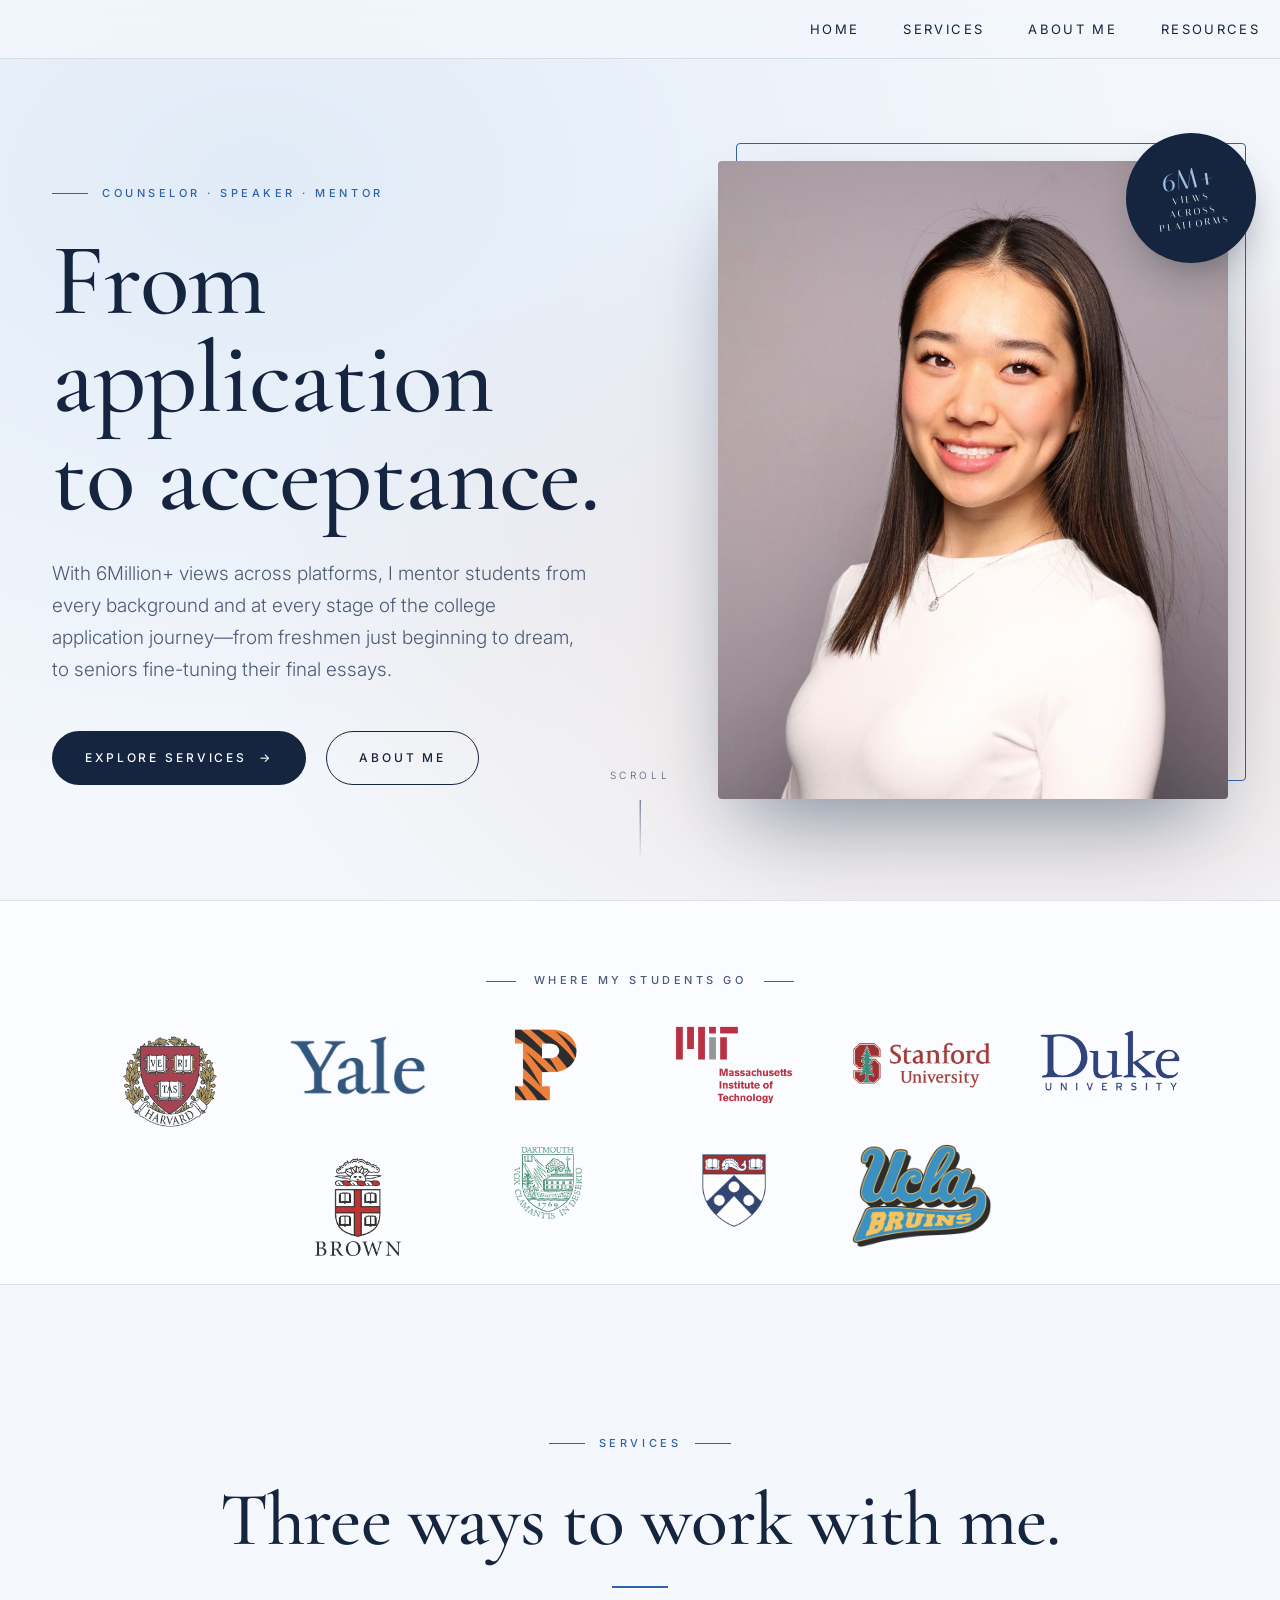
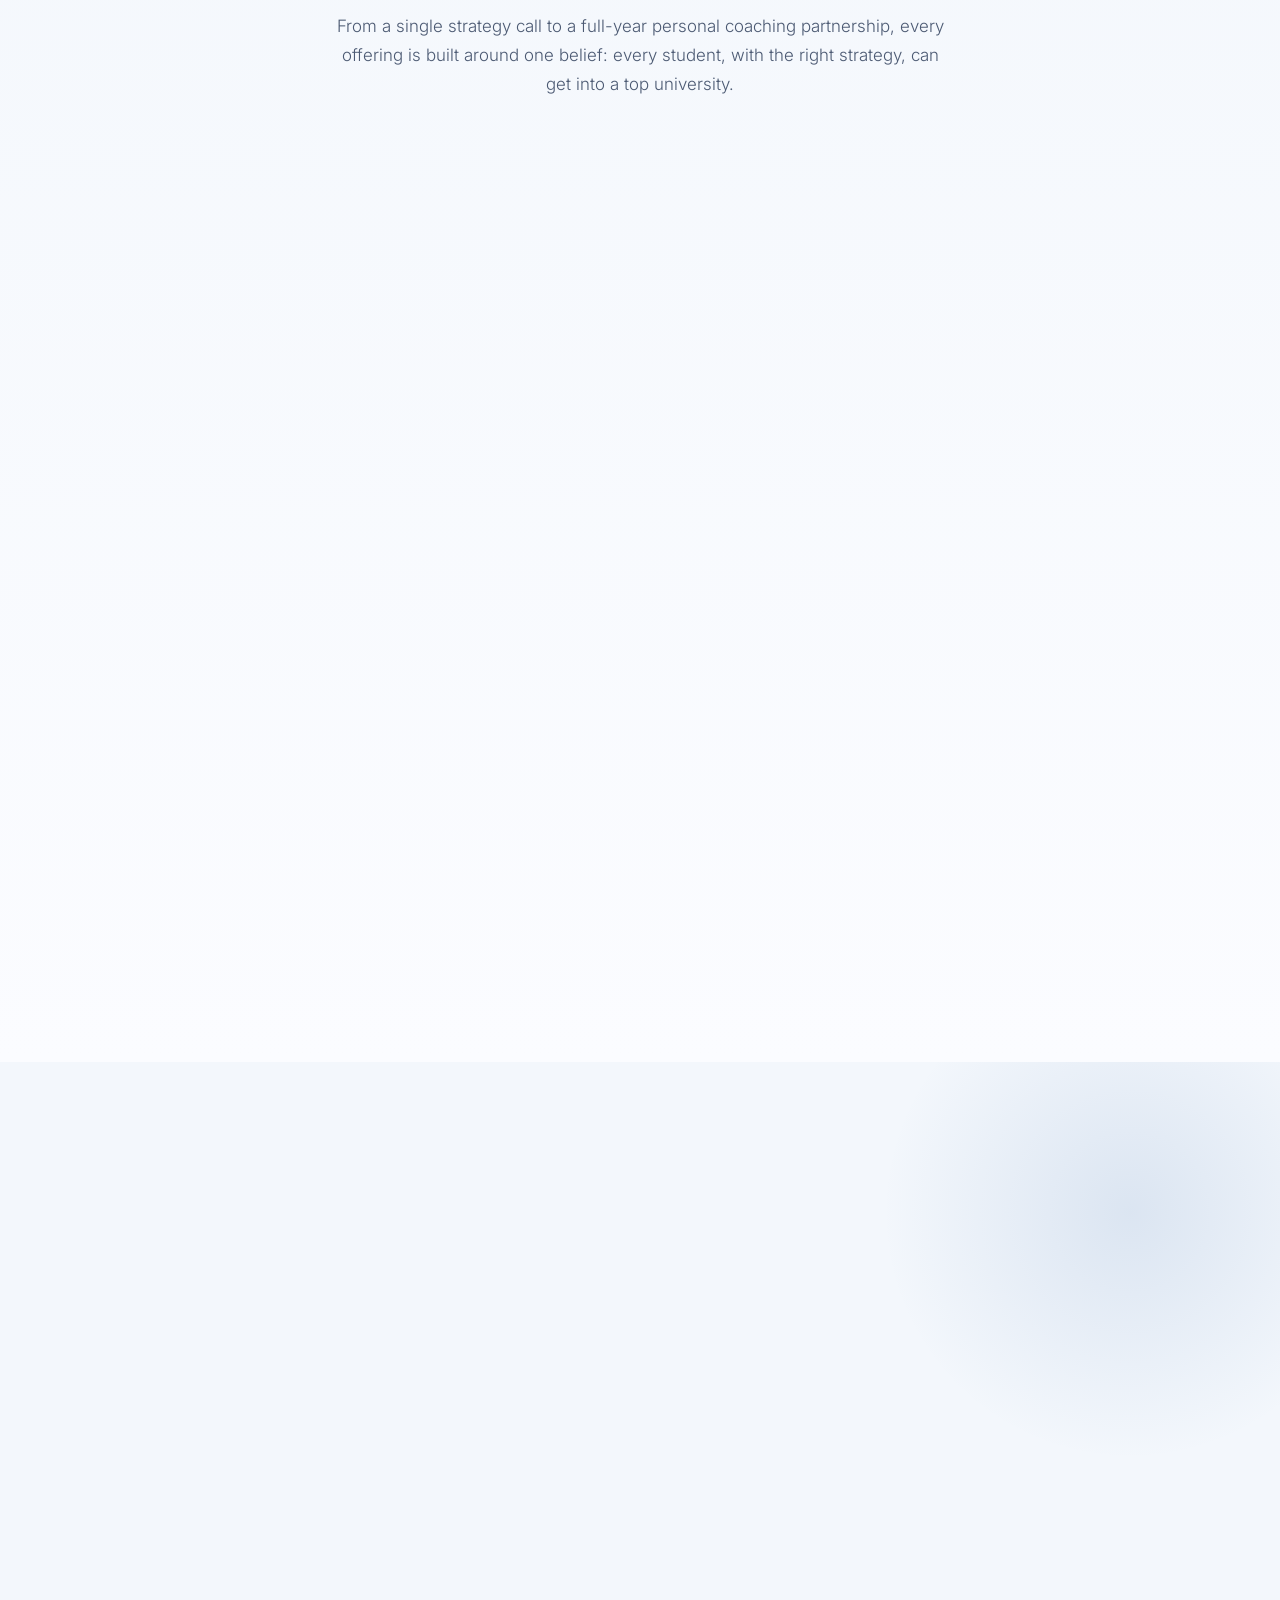
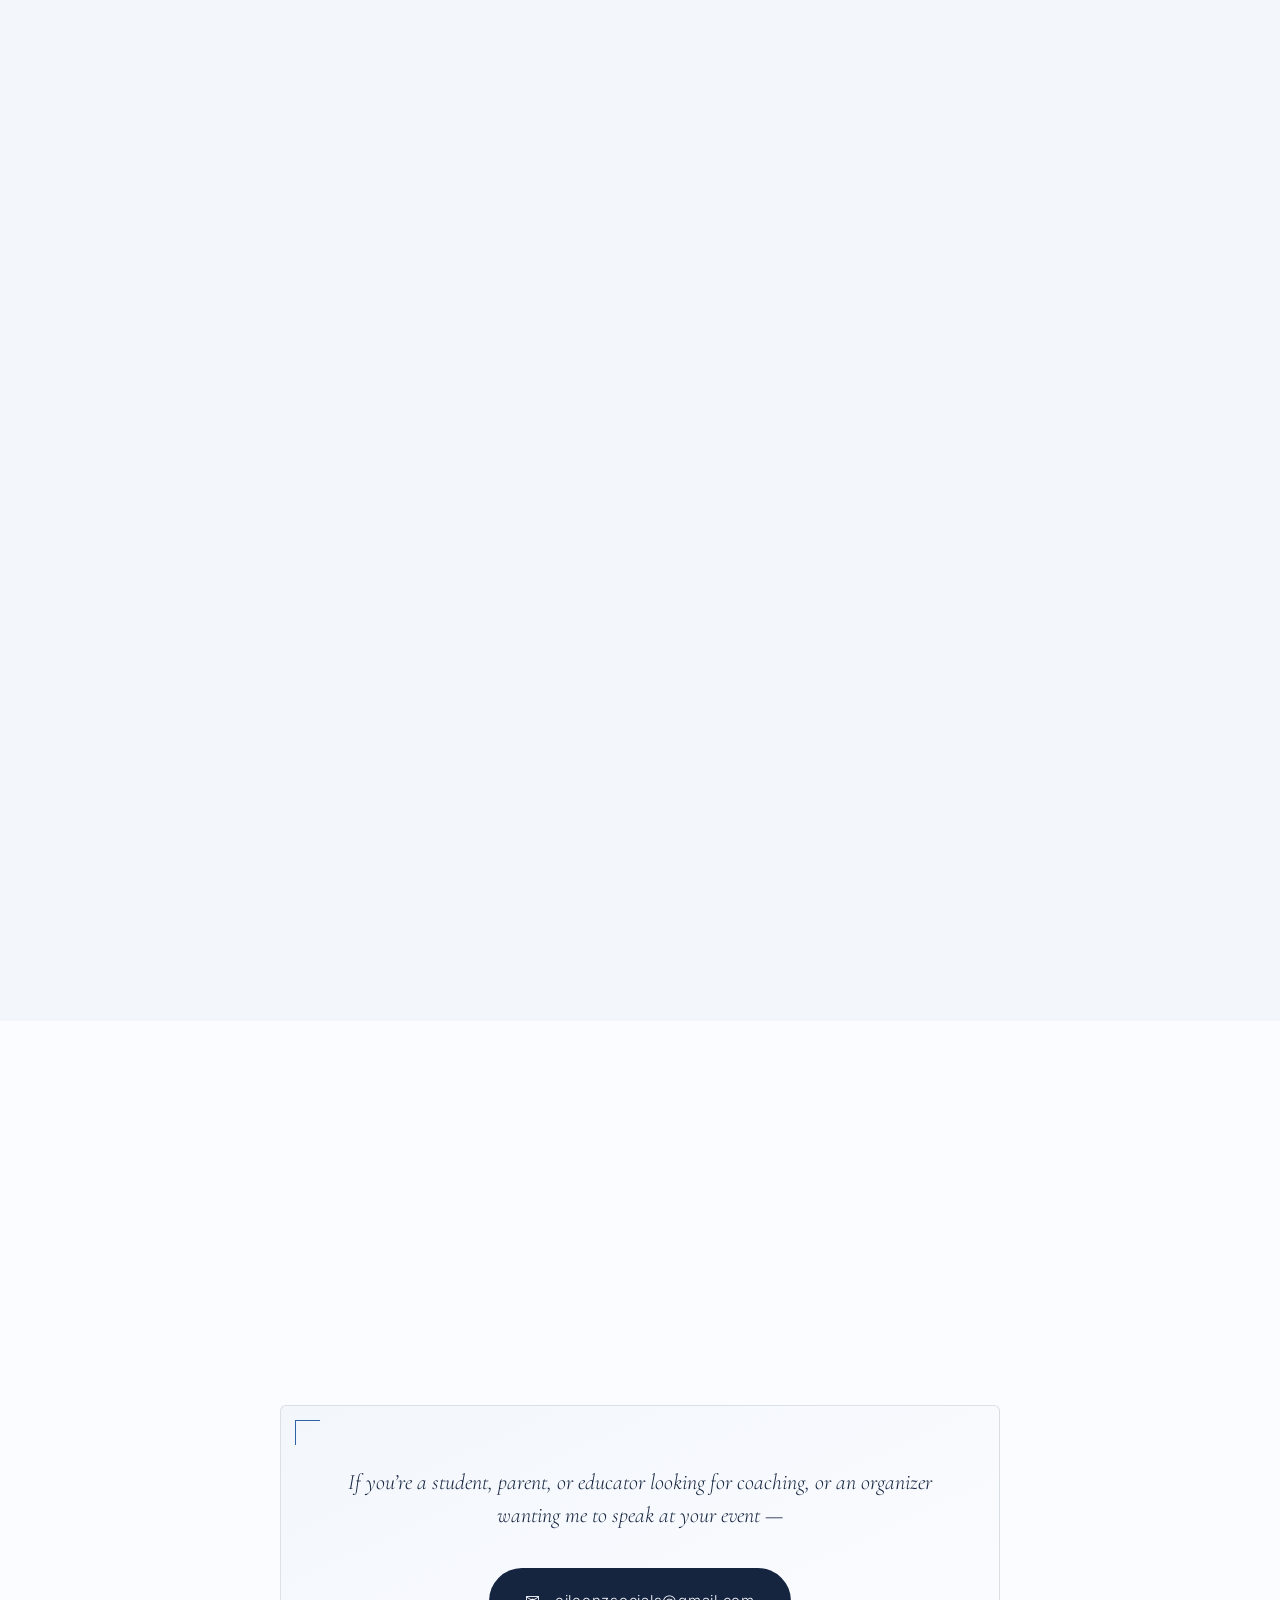
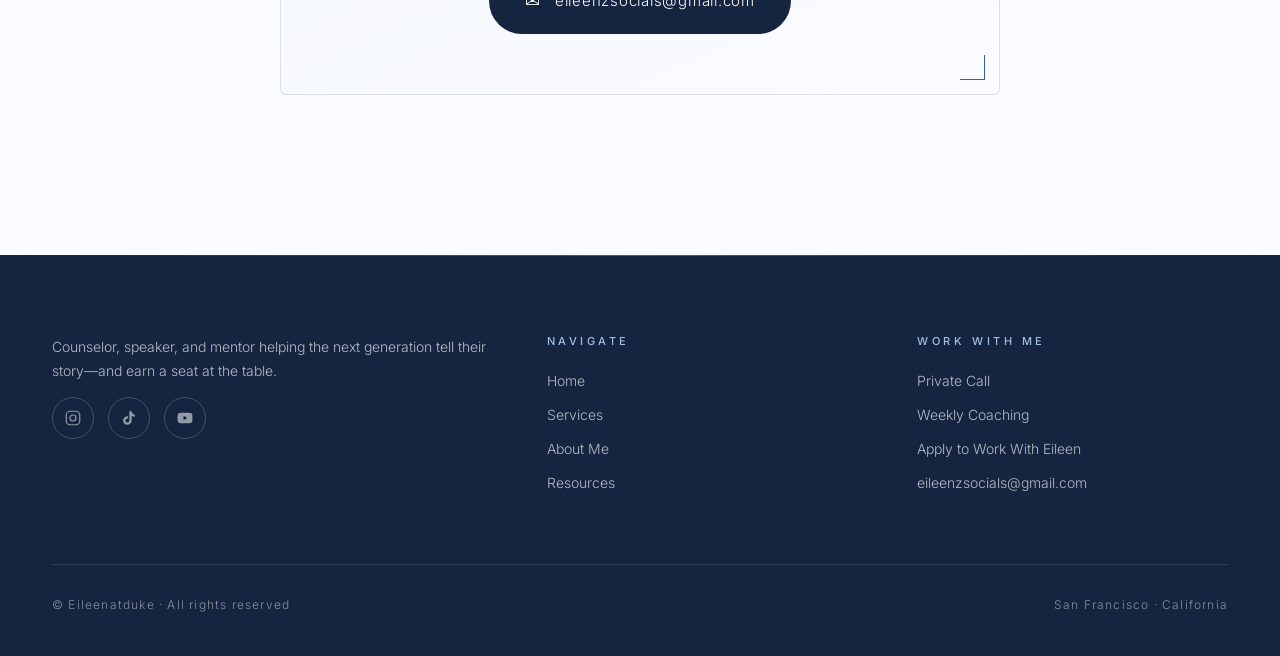
==== commit 2ee9a9ef: "Trigger social logo color-to-gray animation on scroll into view" ====
--- a/index.html
+++ b/index.html
@@ -390,6 +390,7 @@
     });
   }, { threshold: 0.12, rootMargin: '0px 0px -60px 0px' });
   document.querySelectorAll('.reveal').forEach(el => io.observe(el));
+  document.querySelectorAll('.socials').forEach(el => io.observe(el));
 
   const nav = document.querySelector('header.nav');
   window.addEventListener('scroll', () => {
--- a/styles.css
+++ b/styles.css
@@ -696,14 +696,34 @@
     border-radius: 50%;
     border: 1px solid rgba(251, 252, 255, 0.2);
     display: grid; place-items: center;
-    color: rgba(251, 252, 255, 0.85);
+    /* Settled (steady) state: gray */
+    color: rgba(251, 252, 255, 0.55);
     transition: all 0.4s ease;
   }
+  /* Play the color->gray animation once the footer scrolls into view
+     (the observer adds .in), so it's actually seen rather than finishing
+     off-screen on page load. */
+  .socials.in a {
+    animation: socialDesaturate 2.4s ease-out;
+  }
+  /* Brand colors the icons start from before settling on gray */
+  .socials a[aria-label="Instagram"] { --brand: #e4405f; }
+  .socials a[aria-label="TikTok"]    { --brand: #25f4ee; }
+  .socials a[aria-label="YouTube"]   { --brand: #ff0000; }
   .socials a:hover {
     background: var(--gold); border-color: var(--gold);
     color: var(--ink); transform: translateY(-2px);
   }
   .socials svg { width: 18px; height: 18px; display: block; }
+
+  @keyframes socialDesaturate {
+    0%, 25% { color: var(--brand, rgba(251, 252, 255, 0.55)); }
+    100%    { color: rgba(251, 252, 255, 0.55); }
+  }
+
+  @media (prefers-reduced-motion: reduce) {
+    .socials.in a { animation: none; }
+  }
   .footer-bottom {
     border-top: 1px solid rgba(251, 252, 255, 0.12);
     padding-top: 30px;
